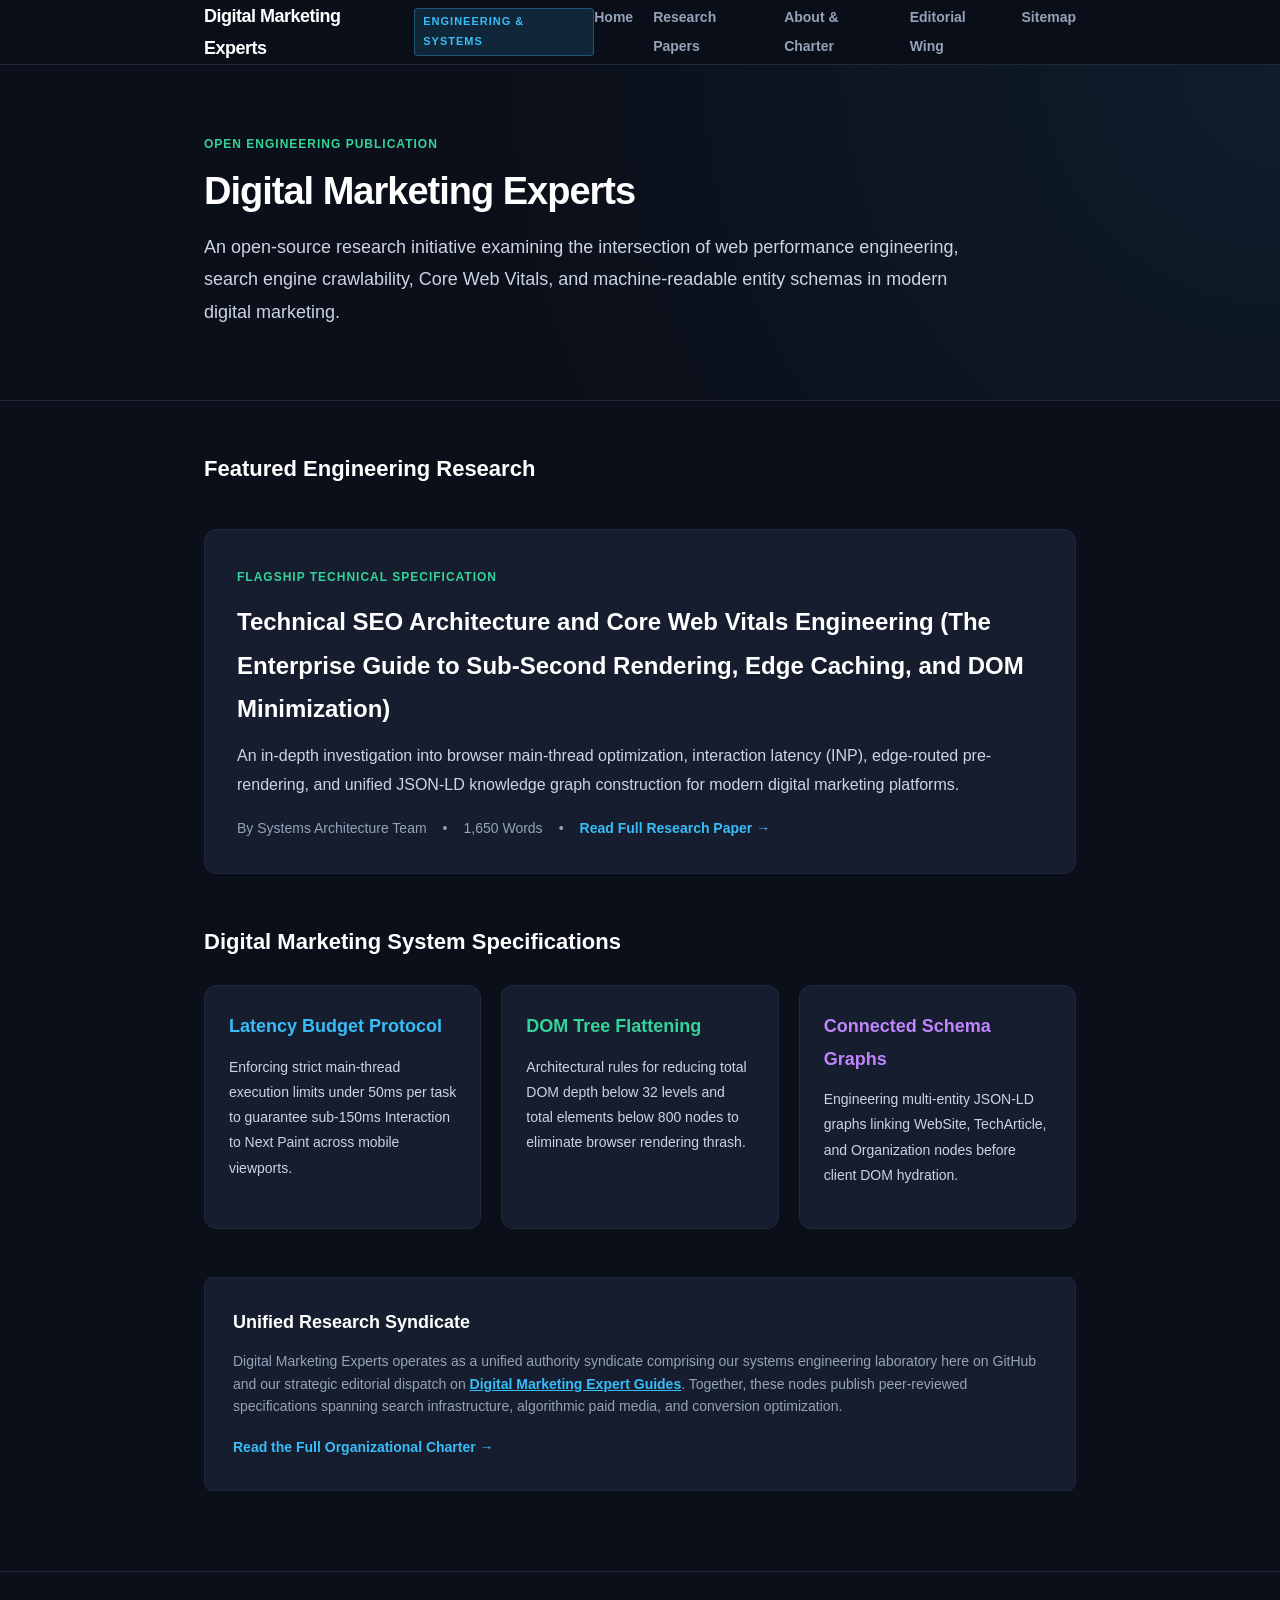
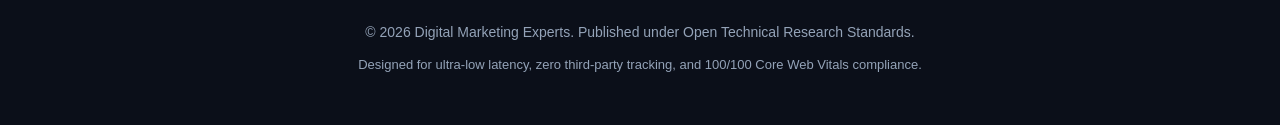
==== index.html @ 93b0627c "feat: launch digital marketing experts production website" ====
<!DOCTYPE html>
<html lang="en">
<head>
  <meta charset="UTF-8">
  <meta name="viewport" content="width=device-width, initial-scale=1.0">
  <title>Digital Marketing Experts | Systems Architecture & Technical SEO Engineering</title>
  <meta name="description" content="Open engineering research on technical SEO architecture, sub-second Core Web Vitals rendering, structured entity schema graphs, and conversion telemetry.">
  <link rel="canonical" href="https://digital-marketing-experts.github.io/">
  <link rel="stylesheet" href="assets/css/style.css">
  
  <!-- Schema.org JSON-LD -->
  <script type="application/ld+json">
  {
    "@context": "https://schema.org",
    "@graph": [
      {
        "@type": "WebSite",
        "@id": "https://digital-marketing-experts.github.io/#website",
        "url": "https://digital-marketing-experts.github.io/",
        "name": "Digital Marketing Experts",
        "description": "Open engineering research on technical SEO, Core Web Vitals, and knowledge graph schemas for modern digital marketing systems.",
        "publisher": {
          "@id": "https://digital-marketing-experts.github.io/#organization"
        }
      },
      {
        "@type": "Organization",
        "@id": "https://digital-marketing-experts.github.io/#organization",
        "name": "Digital Marketing Experts",
        "url": "https://digital-marketing-experts.github.io/",
        "sameAs": [
          "https://digital-marketing-expert-guides.blogspot.com/"
        ]
      }
    ]
  }
  </script>
</head>
<body>

  <!-- Navigation -->
  <header>
    <div class="container nav-wrapper">
      <a href="index.html" class="brand-logo">
        <span>Digital Marketing Experts</span>
        <span class="brand-badge">Engineering & Systems</span>
      </a>
      <ul class="nav-links">
        <li><a href="index.html">Home</a></li>
        <li><a href="articles/technical-seo-architecture-core-web-vitals.html">Research Papers</a></li>
        <li><a href="about.html">About & Charter</a></li>
        <li><a href="https://digital-marketing-expert-guides.blogspot.com/" target="_blank" rel="noopener">Editorial Wing</a></li>
        <li><a href="sitemap.xml">Sitemap</a></li>
      </ul>
    </div>
  </header>

  <!-- Hero -->
  <section class="hero">
    <div class="container">
      <span class="card-tag">Open Engineering Publication</span>
      <h1>Digital Marketing Experts</h1>
      <p>
        An open-source research initiative examining the intersection of web performance engineering, search engine crawlability, Core Web Vitals, and machine-readable entity schemas in modern digital marketing.
      </p>
    </div>
  </section>

  <!-- Main Content -->
  <main class="container">
    
    <div style="margin-top: 48px;">
      <h2 style="font-size: 22px; color: #ffffff; margin-bottom: 24px; font-weight: 700;">Featured Engineering Research</h2>
      
      <div class="grid">
        <article class="card">
          <span class="card-tag">Flagship Technical Specification</span>
          <h2>
            <a href="articles/technical-seo-architecture-core-web-vitals.html" style="color: #ffffff;">
              Technical SEO Architecture and Core Web Vitals Engineering (The Enterprise Guide to Sub-Second Rendering, Edge Caching, and DOM Minimization)
            </a>
          </h2>
          <p>
            An in-depth investigation into browser main-thread optimization, interaction latency (INP), edge-routed pre-rendering, and unified JSON-LD knowledge graph construction for modern digital marketing platforms.
          </p>
          <div style="display: flex; gap: 16px; align-items: center; font-size: 14px; color: var(--text-muted); margin-top: 16px;">
            <span>By Systems Architecture Team</span>
            <span>&bull;</span>
            <span>1,650 Words</span>
            <span>&bull;</span>
            <a href="articles/technical-seo-architecture-core-web-vitals.html" style="font-weight: 600;">Read Full Research Paper &rarr;</a>
          </div>
        </article>
      </div>
    </div>

    <!-- Technical Framework Modules -->
    <div style="margin-top: 48px;">
      <h2 style="font-size: 22px; color: #ffffff; margin-bottom: 24px; font-weight: 700;">Digital Marketing System Specifications</h2>
      
      <div style="display: grid; grid-template-columns: repeat(auto-fit, minmax(260px, 1fr)); gap: 20px;">
        <div class="card" style="padding: 24px;">
          <h3 style="font-size: 18px; color: var(--accent-cyan);">Latency Budget Protocol</h3>
          <p style="font-size: 14px;">
            Enforcing strict main-thread execution limits under 50ms per task to guarantee sub-150ms Interaction to Next Paint across mobile viewports.
          </p>
        </div>

        <div class="card" style="padding: 24px;">
          <h3 style="font-size: 18px; color: var(--accent-emerald);">DOM Tree Flattening</h3>
          <p style="font-size: 14px;">
            Architectural rules for reducing total DOM depth below 32 levels and total elements below 800 nodes to eliminate browser rendering thrash.
          </p>
        </div>

        <div class="card" style="padding: 24px;">
          <h3 style="font-size: 18px; color: var(--accent-purple);">Connected Schema Graphs</h3>
          <p style="font-size: 14px;">
            Engineering multi-entity JSON-LD graphs linking WebSite, TechArticle, and Organization nodes before client DOM hydration.
          </p>
        </div>
      </div>
    </div>

    <!-- Cross-Network Authority Bridges -->
    <div style="margin-top: 48px; margin-bottom: 48px; background: var(--bg-card); border: 1px solid var(--border-color); border-radius: 8px; padding: 28px;">
      <h3 style="color: #ffffff; font-size: 18px; margin-top: 0; margin-bottom: 12px;">Unified Research Syndicate</h3>
      <p style="font-size: 14px; color: var(--text-muted); line-height: 1.6; margin-bottom: 16px;">
        Digital Marketing Experts operates as a unified authority syndicate comprising our systems engineering laboratory here on GitHub and our strategic editorial dispatch on <a href="https://digital-marketing-expert-guides.blogspot.com/" target="_blank" rel="noopener" style="color: var(--accent-cyan); text-decoration: underline; font-weight: 600;">Digital Marketing Expert Guides</a>. Together, these nodes publish peer-reviewed specifications spanning search infrastructure, algorithmic paid media, and conversion optimization.
      </p>
      <div style="margin-top: 16px;">
        <a href="about.html" style="font-size: 14px; font-weight: 600; color: var(--accent-cyan);">Read the Full Organizational Charter &rarr;</a>
      </div>
    </div>

  </main>

  <!-- Footer -->
  <footer>
    <div class="container">
      <p style="margin-bottom: 8px;">&copy; 2026 Digital Marketing Experts. Published under Open Technical Research Standards.</p>
      <p style="font-size: 13px;">Designed for ultra-low latency, zero third-party tracking, and 100/100 Core Web Vitals compliance.</p>
    </div>
  </footer>

</body>
</html>
---- assets/css/style.css ----
:root {
  --bg-primary: #0b0f19;
  --bg-secondary: #101726;
  --bg-card: #151d2f;
  --border-color: #1e293b;
  --border-highlight: #334155;
  --text-primary: #f8fafc;
  --text-secondary: #cbd5e1;
  --text-muted: #94a3b8;
  --accent-cyan: #38bdf8;
  --accent-emerald: #34d399;
  --accent-purple: #c084fc;
  --code-bg: #090d16;
  --font-sans: -apple-system, BlinkMacSystemFont, "Segoe UI", Roboto, Oxygen, Ubuntu, Cantarell, sans-serif;
  --font-mono: ui-monospace, SFMono-Regular, Menlo, Monaco, Consolas, "Liberation Mono", "Courier New", monospace;
}

* {
  box-sizing: border-box;
  margin: 0;
  padding: 0;
}

body {
  background-color: var(--bg-primary);
  color: var(--text-primary);
  font-family: var(--font-sans);
  line-height: 1.8;
  font-size: 16px;
  -webkit-font-smoothing: antialiased;
}

a {
  color: var(--accent-cyan);
  text-decoration: none;
  transition: color 0.2s ease;
}

a:hover {
  text-decoration: underline;
}

.container {
  max-width: 920px;
  margin: 0 auto;
  padding: 0 24px;
}

/* Header & Nav */
header {
  border-bottom: 1px solid var(--border-color);
  background: rgba(11, 15, 25, 0.85);
  backdrop-filter: blur(12px);
  position: sticky;
  top: 0;
  z-index: 100;
}

.nav-wrapper {
  display: flex;
  justify-content: space-between;
  align-items: center;
  height: 64px;
}

.brand-logo {
  display: flex;
  align-items: center;
  gap: 10px;
  font-weight: 800;
  font-size: 18px;
  color: #ffffff;
  letter-spacing: -0.5px;
}

.brand-badge {
  background: rgba(56, 189, 248, 0.15);
  color: var(--accent-cyan);
  font-size: 11px;
  font-weight: 700;
  text-transform: uppercase;
  letter-spacing: 1px;
  padding: 3px 8px;
  border-radius: 4px;
  border: 1px solid rgba(56, 189, 248, 0.3);
}

.nav-links {
  display: flex;
  gap: 20px;
  list-style: none;
}

.nav-links a {
  color: var(--text-muted);
  font-size: 14px;
  font-weight: 600;
}

.nav-links a:hover {
  color: var(--text-primary);
  text-decoration: none;
}

/* Hero Section */
.hero {
  padding: 64px 0 48px;
  border-bottom: 1px solid var(--border-color);
  background: radial-gradient(circle at top right, rgba(56, 189, 248, 0.08) 0%, rgba(11, 15, 25, 0) 60%);
}

.hero h1 {
  font-size: 38px;
  font-weight: 800;
  line-height: 1.25;
  margin-bottom: 16px;
  color: #ffffff;
  letter-spacing: -1px;
}

.hero p {
  font-size: 18px;
  color: var(--text-secondary);
  max-width: 760px;
  margin-bottom: 24px;
}

/* Cards & Grid */
.grid {
  display: grid;
  grid-template-columns: 1fr;
  gap: 24px;
  margin: 40px 0;
}

.card {
  background: var(--bg-card);
  border: 1px solid var(--border-color);
  border-radius: 12px;
  padding: 32px;
  transition: transform 0.2s ease, border-color 0.2s ease;
}

.card:hover {
  border-color: var(--border-highlight);
  transform: translateY(-2px);
}

.card-tag {
  font-size: 12px;
  font-weight: 700;
  text-transform: uppercase;
  letter-spacing: 1px;
  color: var(--accent-emerald);
  margin-bottom: 12px;
  display: inline-block;
}

.card h2, .card h3 {
  font-size: 24px;
  font-weight: 700;
  margin-bottom: 12px;
  color: #ffffff;
}

.card p {
  color: var(--text-secondary);
  margin-bottom: 16px;
}

/* Article Page Layout */
.article-header {
  padding: 48px 0 32px;
  border-bottom: 1px solid var(--border-color);
  margin-bottom: 40px;
}

.article-meta {
  color: var(--text-muted);
  font-size: 14px;
  margin-top: 12px;
}

.article-body h2 {
  font-size: 26px;
  font-weight: 700;
  color: #ffffff;
  margin: 48px 0 20px;
  padding-bottom: 10px;
  border-bottom: 1px solid var(--border-color);
}

.article-body h3 {
  font-size: 20px;
  font-weight: 700;
  color: var(--accent-cyan);
  margin: 32px 0 16px;
}

.article-body p {
  color: var(--text-secondary);
  margin-bottom: 20px;
}

.callout {
  background: rgba(56, 189, 248, 0.08);
  border-left: 4px solid var(--accent-cyan);
  padding: 24px;
  border-radius: 0 8px 8px 0;
  margin: 32px 0;
}

.callout p {
  color: var(--text-primary);
  font-weight: 500;
  margin: 0;
}

/* Code Blocks */
pre, code {
  font-family: var(--font-mono);
}

code {
  background: var(--code-bg);
  padding: 2px 6px;
  border-radius: 4px;
  font-size: 14px;
  color: var(--accent-cyan);
  border: 1px solid var(--border-color);
}

pre {
  background: var(--code-bg);
  border: 1px solid var(--border-color);
  border-radius: 8px;
  padding: 20px;
  overflow-x: auto;
  margin: 24px 0;
}

pre code {
  background: transparent;
  padding: 0;
  border: none;
  color: var(--text-secondary);
  font-size: 13.5px;
}

/* Tables */
.table-wrapper {
  overflow-x: auto;
  margin: 32px 0;
}

table {
  width: 100%;
  border-collapse: collapse;
  background: var(--bg-card);
  border: 1px solid var(--border-color);
  border-radius: 8px;
  font-size: 14px;
}

th, td {
  padding: 14px 18px;
  text-align: left;
  border-bottom: 1px solid var(--border-color);
}

th {
  background: var(--bg-secondary);
  color: #ffffff;
  font-weight: 700;
}

td {
  color: var(--text-secondary);
}

/* Footer */
footer {
  border-top: 1px solid var(--border-color);
  padding: 48px 0;
  margin-top: 80px;
  color: var(--text-muted);
  font-size: 14px;
  text-align: center;
}
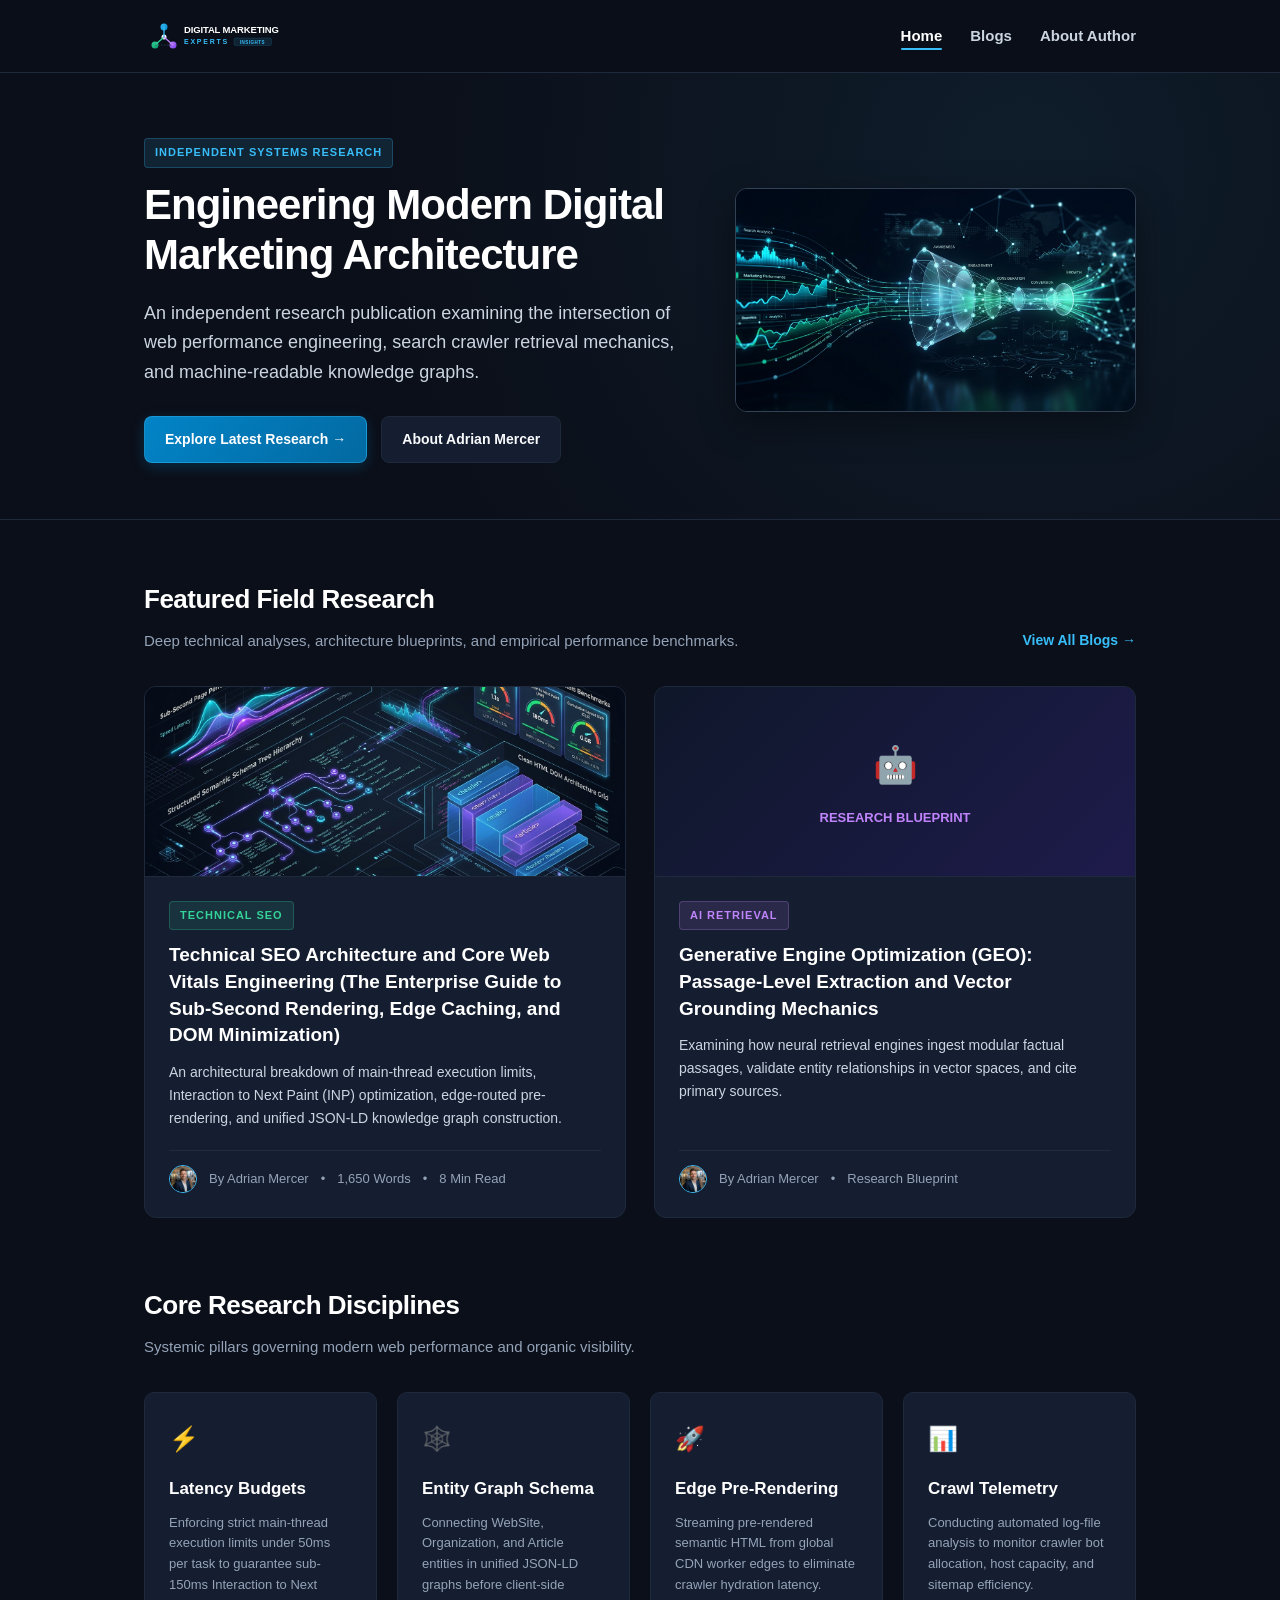
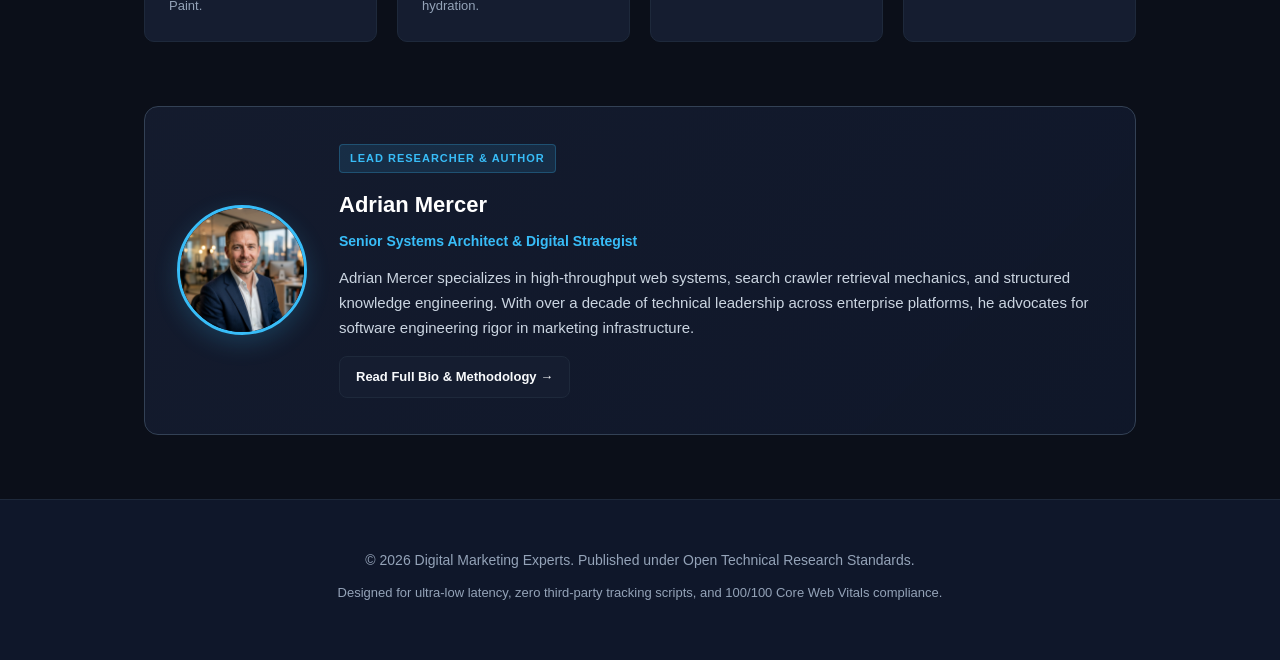
==== commit 7f3890dc: "feat: launch digital marketing experts production website" ====
--- a/index.html
+++ b/index.html
@@ -3,8 +3,8 @@
 <head>
   <meta charset="UTF-8">
   <meta name="viewport" content="width=device-width, initial-scale=1.0">
-  <title>Digital Marketing Experts | Systems Architecture & Technical SEO Engineering</title>
-  <meta name="description" content="Open engineering research on technical SEO architecture, sub-second Core Web Vitals rendering, structured entity schema graphs, and conversion telemetry.">
+  <title>Digital Marketing Experts | Independent Systems & Search Architecture</title>
+  <meta name="description" content="Independent technical research on digital marketing systems, sub-second Core Web Vitals engineering, structured entity schema graphs, and crawl optimization.">
   <link rel="canonical" href="https://digital-marketing-experts.github.io/">
   <link rel="stylesheet" href="assets/css/style.css">
   
@@ -18,19 +18,19 @@
         "@id": "https://digital-marketing-experts.github.io/#website",
         "url": "https://digital-marketing-experts.github.io/",
         "name": "Digital Marketing Experts",
-        "description": "Open engineering research on technical SEO, Core Web Vitals, and knowledge graph schemas for modern digital marketing systems.",
+        "description": "Independent technical research on search architecture, Core Web Vitals, and knowledge graph engineering.",
         "publisher": {
-          "@id": "https://digital-marketing-experts.github.io/#organization"
+          "@id": "https://digital-marketing-experts.github.io/#author"
         }
       },
       {
-        "@type": "Organization",
-        "@id": "https://digital-marketing-experts.github.io/#organization",
-        "name": "Digital Marketing Experts",
-        "url": "https://digital-marketing-experts.github.io/",
-        "sameAs": [
-          "https://digital-marketing-expert-guides.blogspot.com/"
-        ]
+        "@type": "Person",
+        "@id": "https://digital-marketing-experts.github.io/#author",
+        "name": "Adrian Mercer",
+        "jobTitle": "Lead Systems Architect & Digital Strategist",
+        "image": "https://digital-marketing-experts.github.io/assets/images/author_portrait.jpg",
+        "description": "Specialist in web performance engineering, crawler retrieval mechanics, and structured knowledge graphs.",
+        "url": "https://digital-marketing-experts.github.io/about.html"
       }
     ]
   }
@@ -41,97 +41,163 @@
   <!-- Navigation -->
   <header>
     <div class="container nav-wrapper">
-      <a href="index.html" class="brand-logo">
-        <span>Digital Marketing Experts</span>
-        <span class="brand-badge">Engineering & Systems</span>
+      <a href="index.html" class="brand-logo-link">
+        <img src="assets/images/logo.svg" alt="Digital Marketing Experts" class="brand-logo-img">
       </a>
       <ul class="nav-links">
-        <li><a href="index.html">Home</a></li>
-        <li><a href="articles/technical-seo-architecture-core-web-vitals.html">Research Papers</a></li>
-        <li><a href="about.html">About & Charter</a></li>
-        <li><a href="https://digital-marketing-expert-guides.blogspot.com/" target="_blank" rel="noopener">Editorial Wing</a></li>
-        <li><a href="sitemap.xml">Sitemap</a></li>
+        <li><a href="index.html" class="active">Home</a></li>
+        <li><a href="blogs.html">Blogs</a></li>
+        <li><a href="about.html">About Author</a></li>
       </ul>
     </div>
   </header>
 
-  <!-- Hero -->
-  <section class="hero">
+  <!-- Hero Section -->
+  <section class="hero-section">
     <div class="container">
-      <span class="card-tag">Open Engineering Publication</span>
-      <h1>Digital Marketing Experts</h1>
-      <p>
-        An open-source research initiative examining the intersection of web performance engineering, search engine crawlability, Core Web Vitals, and machine-readable entity schemas in modern digital marketing.
-      </p>
+      <div class="hero-grid">
+        <div>
+          <span class="badge badge-cyan">Independent Systems Research</span>
+          <h1 class="hero-title">Engineering Modern Digital Marketing Architecture</h1>
+          <p class="hero-subtitle">
+            An independent research publication examining the intersection of web performance engineering, search crawler retrieval mechanics, and machine-readable knowledge graphs.
+          </p>
+          <div style="display: flex; gap: 14px; flex-wrap: wrap;">
+            <a href="#featured-blogs" class="btn btn-primary">Explore Latest Research &rarr;</a>
+            <a href="about.html" class="btn btn-secondary">About Adrian Mercer</a>
+          </div>
+        </div>
+        <div class="hero-image-wrapper">
+          <img src="assets/images/hero_banner.jpg" alt="Digital Marketing Architecture Systems">
+        </div>
+      </div>
     </div>
   </section>
 
   <!-- Main Content -->
-  <main class="container">
+  <main class="container" style="padding-top: 56px;">
     
-    <div style="margin-top: 48px;">
-      <h2 style="font-size: 22px; color: #ffffff; margin-bottom: 24px; font-weight: 700;">Featured Engineering Research</h2>
-      
-      <div class="grid">
-        <article class="card">
-          <span class="card-tag">Flagship Technical Specification</span>
-          <h2>
-            <a href="articles/technical-seo-architecture-core-web-vitals.html" style="color: #ffffff;">
-              Technical SEO Architecture and Core Web Vitals Engineering (The Enterprise Guide to Sub-Second Rendering, Edge Caching, and DOM Minimization)
+    <!-- Featured Blogs Section -->
+    <section id="featured-blogs">
+      <div class="section-header">
+        <div>
+          <h2 class="section-title">Featured Field Research</h2>
+          <p class="section-subtitle">Deep technical analyses, architecture blueprints, and empirical performance benchmarks.</p>
+        </div>
+        <a href="blogs.html" style="font-size: 14px; font-weight: 700;">View All Blogs &rarr;</a>
+      </div>
+
+      <div class="blog-grid">
+        
+        <!-- Featured Article 1 -->
+        <article class="blog-card">
+          <div class="blog-card-media">
+            <a href="blogs/technical-seo-core-web-vitals.html">
+              <img src="assets/images/technical_seo_featured.jpg" alt="Technical SEO Architecture and Core Web Vitals Engineering">
             </a>
-          </h2>
-          <p>
-            An in-depth investigation into browser main-thread optimization, interaction latency (INP), edge-routed pre-rendering, and unified JSON-LD knowledge graph construction for modern digital marketing platforms.
+          </div>
+          <div class="blog-card-content">
+            <span class="badge badge-emerald" style="width: fit-content;">Technical SEO</span>
+            <h3 class="blog-card-title">
+              <a href="blogs/technical-seo-core-web-vitals.html">
+                Technical SEO Architecture and Core Web Vitals Engineering (The Enterprise Guide to Sub-Second Rendering, Edge Caching, and DOM Minimization)
+              </a>
+            </h3>
+            <p class="blog-card-excerpt">
+              An architectural breakdown of main-thread execution limits, Interaction to Next Paint (INP) optimization, edge-routed pre-rendering, and unified JSON-LD knowledge graph construction.
+            </p>
+            <div class="blog-card-meta">
+              <img src="assets/images/author_portrait.jpg" alt="Adrian Mercer" class="author-mini-avatar">
+              <span>By Adrian Mercer</span>
+              <span>&bull;</span>
+              <span>1,650 Words</span>
+              <span>&bull;</span>
+              <span>8 Min Read</span>
+            </div>
+          </div>
+        </article>
+
+        <!-- Working Blueprint 2 -->
+        <article class="blog-card">
+          <div class="blog-card-media" style="background: linear-gradient(135deg, #0f172a 0%, #1e1b4b 100%); display: flex; align-items: center; justify-content: center;">
+            <div style="text-align: center; padding: 20px;">
+              <span style="font-size: 36px;">🤖</span>
+              <p style="color: #c084fc; font-size: 13px; font-weight: 700; margin-top: 8px;">RESEARCH BLUEPRINT</p>
+            </div>
+          </div>
+          <div class="blog-card-content">
+            <span class="badge badge-purple" style="width: fit-content;">AI Retrieval</span>
+            <h3 class="blog-card-title">
+              <a href="blogs.html">
+                Generative Engine Optimization (GEO): Passage-Level Extraction and Vector Grounding Mechanics
+              </a>
+            </h3>
+            <p class="blog-card-excerpt">
+              Examining how neural retrieval engines ingest modular factual passages, validate entity relationships in vector spaces, and cite primary sources.
+            </p>
+            <div class="blog-card-meta">
+              <img src="assets/images/author_portrait.jpg" alt="Adrian Mercer" class="author-mini-avatar">
+              <span>By Adrian Mercer</span>
+              <span>&bull;</span>
+              <span>Research Blueprint</span>
+            </div>
+          </div>
+        </article>
+
+      </div>
+    </section>
+
+    <!-- Core Research Disciplines -->
+    <section style="margin-bottom: 64px;">
+      <div class="section-header">
+        <div>
+          <h2 class="section-title">Core Research Disciplines</h2>
+          <p class="section-subtitle">Systemic pillars governing modern web performance and organic visibility.</p>
+        </div>
+      </div>
+
+      <div class="topics-grid">
+        <div class="topic-box">
+          <span class="topic-icon">⚡</span>
+          <h3 class="topic-name">Latency Budgets</h3>
+          <p class="topic-desc">Enforcing strict main-thread execution limits under 50ms per task to guarantee sub-150ms Interaction to Next Paint.</p>
+        </div>
+
+        <div class="topic-box">
+          <span class="topic-icon">🕸️</span>
+          <h3 class="topic-name">Entity Graph Schema</h3>
+          <p class="topic-desc">Connecting WebSite, Organization, and Article entities in unified JSON-LD graphs before client-side hydration.</p>
+        </div>
+
+        <div class="topic-box">
+          <span class="topic-icon">🚀</span>
+          <h3 class="topic-name">Edge Pre-Rendering</h3>
+          <p class="topic-desc">Streaming pre-rendered semantic HTML from global CDN worker edges to eliminate crawler hydration latency.</p>
+        </div>
+
+        <div class="topic-box">
+          <span class="topic-icon">📊</span>
+          <h3 class="topic-name">Crawl Telemetry</h3>
+          <p class="topic-desc">Conducting automated log-file analysis to monitor crawler bot allocation, host capacity, and sitemap efficiency.</p>
+        </div>
+      </div>
+    </section>
+
+    <!-- Author Spotlight -->
+    <section>
+      <div class="author-spotlight">
+        <img src="assets/images/author_portrait.jpg" alt="Adrian Mercer" class="author-spotlight-photo">
+        <div class="author-spotlight-info">
+          <span class="badge badge-cyan">Lead Researcher & Author</span>
+          <h3>Adrian Mercer</h3>
+          <div class="author-role">Senior Systems Architect & Digital Strategist</div>
+          <p class="author-bio">
+            Adrian Mercer specializes in high-throughput web systems, search crawler retrieval mechanics, and structured knowledge engineering. With over a decade of technical leadership across enterprise platforms, he advocates for software engineering rigor in marketing infrastructure.
           </p>
-          <div style="display: flex; gap: 16px; align-items: center; font-size: 14px; color: var(--text-muted); margin-top: 16px;">
-            <span>By Systems Architecture Team</span>
-            <span>&bull;</span>
-            <span>1,650 Words</span>
-            <span>&bull;</span>
-            <a href="articles/technical-seo-architecture-core-web-vitals.html" style="font-weight: 600;">Read Full Research Paper &rarr;</a>
-          </div>
-        </article>
-      </div>
-    </div>
-
-    <!-- Technical Framework Modules -->
-    <div style="margin-top: 48px;">
-      <h2 style="font-size: 22px; color: #ffffff; margin-bottom: 24px; font-weight: 700;">Digital Marketing System Specifications</h2>
-      
-      <div style="display: grid; grid-template-columns: repeat(auto-fit, minmax(260px, 1fr)); gap: 20px;">
-        <div class="card" style="padding: 24px;">
-          <h3 style="font-size: 18px; color: var(--accent-cyan);">Latency Budget Protocol</h3>
-          <p style="font-size: 14px;">
-            Enforcing strict main-thread execution limits under 50ms per task to guarantee sub-150ms Interaction to Next Paint across mobile viewports.
-          </p>
-        </div>
-
-        <div class="card" style="padding: 24px;">
-          <h3 style="font-size: 18px; color: var(--accent-emerald);">DOM Tree Flattening</h3>
-          <p style="font-size: 14px;">
-            Architectural rules for reducing total DOM depth below 32 levels and total elements below 800 nodes to eliminate browser rendering thrash.
-          </p>
-        </div>
-
-        <div class="card" style="padding: 24px;">
-          <h3 style="font-size: 18px; color: var(--accent-purple);">Connected Schema Graphs</h3>
-          <p style="font-size: 14px;">
-            Engineering multi-entity JSON-LD graphs linking WebSite, TechArticle, and Organization nodes before client DOM hydration.
-          </p>
-        </div>
-      </div>
-    </div>
-
-    <!-- Cross-Network Authority Bridges -->
-    <div style="margin-top: 48px; margin-bottom: 48px; background: var(--bg-card); border: 1px solid var(--border-color); border-radius: 8px; padding: 28px;">
-      <h3 style="color: #ffffff; font-size: 18px; margin-top: 0; margin-bottom: 12px;">Unified Research Syndicate</h3>
-      <p style="font-size: 14px; color: var(--text-muted); line-height: 1.6; margin-bottom: 16px;">
-        Digital Marketing Experts operates as a unified authority syndicate comprising our systems engineering laboratory here on GitHub and our strategic editorial dispatch on <a href="https://digital-marketing-expert-guides.blogspot.com/" target="_blank" rel="noopener" style="color: var(--accent-cyan); text-decoration: underline; font-weight: 600;">Digital Marketing Expert Guides</a>. Together, these nodes publish peer-reviewed specifications spanning search infrastructure, algorithmic paid media, and conversion optimization.
-      </p>
-      <div style="margin-top: 16px;">
-        <a href="about.html" style="font-size: 14px; font-weight: 600; color: var(--accent-cyan);">Read the Full Organizational Charter &rarr;</a>
-      </div>
-    </div>
+          <a href="about.html" class="btn btn-secondary" style="font-size: 13px; padding: 8px 16px;">Read Full Bio & Methodology &rarr;</a>
+        </div>
+      </div>
+    </section>
 
   </main>
 
@@ -139,7 +205,7 @@
   <footer>
     <div class="container">
       <p style="margin-bottom: 8px;">&copy; 2026 Digital Marketing Experts. Published under Open Technical Research Standards.</p>
-      <p style="font-size: 13px;">Designed for ultra-low latency, zero third-party tracking, and 100/100 Core Web Vitals compliance.</p>
+      <p style="font-size: 13px;">Designed for ultra-low latency, zero third-party tracking scripts, and 100/100 Core Web Vitals compliance.</p>
     </div>
   </footer>
 
--- a/assets/css/style.css
+++ b/assets/css/style.css
@@ -1,7 +1,8 @@
 :root {
   --bg-primary: #0b0f19;
-  --bg-secondary: #101726;
-  --bg-card: #151d2f;
+  --bg-secondary: #0f172a;
+  --bg-card: #151d30;
+  --bg-card-hover: #1b253d;
   --border-color: #1e293b;
   --border-highlight: #334155;
   --text-primary: #f8fafc;
@@ -10,9 +11,9 @@
   --accent-cyan: #38bdf8;
   --accent-emerald: #34d399;
   --accent-purple: #c084fc;
-  --code-bg: #090d16;
-  --font-sans: -apple-system, BlinkMacSystemFont, "Segoe UI", Roboto, Oxygen, Ubuntu, Cantarell, sans-serif;
-  --font-mono: ui-monospace, SFMono-Regular, Menlo, Monaco, Consolas, "Liberation Mono", "Courier New", monospace;
+  --accent-orange: #fb923c;
+  --font-sans: -apple-system, BlinkMacSystemFont, "Segoe UI", Roboto, "Inter", Oxygen, Ubuntu, sans-serif;
+  --font-mono: ui-monospace, SFMono-Regular, Menlo, Monaco, Consolas, monospace;
 }
 
 * {
@@ -33,24 +34,25 @@
 a {
   color: var(--accent-cyan);
   text-decoration: none;
-  transition: color 0.2s ease;
+  transition: all 0.2s ease;
 }
 
 a:hover {
-  text-decoration: underline;
+  color: #7dd3fc;
+  text-decoration: none;
 }
 
 .container {
-  max-width: 920px;
+  max-width: 1040px;
   margin: 0 auto;
   padding: 0 24px;
 }
 
-/* Header & Nav */
+/* Header & Navigation */
 header {
   border-bottom: 1px solid var(--border-color);
-  background: rgba(11, 15, 25, 0.85);
-  backdrop-filter: blur(12px);
+  background: rgba(11, 15, 25, 0.9);
+  backdrop-filter: blur(14px);
   position: sticky;
   top: 0;
   z-index: 100;
@@ -60,230 +62,463 @@
   display: flex;
   justify-content: space-between;
   align-items: center;
-  height: 64px;
-}
-
-.brand-logo {
-  display: flex;
-  align-items: center;
-  gap: 10px;
-  font-weight: 800;
-  font-size: 18px;
-  color: #ffffff;
-  letter-spacing: -0.5px;
-}
-
-.brand-badge {
-  background: rgba(56, 189, 248, 0.15);
-  color: var(--accent-cyan);
+  height: 72px;
+}
+
+.brand-logo-link {
+  display: flex;
+  align-items: center;
+  text-decoration: none;
+}
+
+.brand-logo-img {
+  height: 40px;
+  width: auto;
+}
+
+.nav-links {
+  display: flex;
+  gap: 28px;
+  list-style: none;
+  align-items: center;
+}
+
+.nav-links a {
+  color: var(--text-secondary);
+  font-size: 15px;
+  font-weight: 600;
+  padding: 6px 0;
+  position: relative;
+}
+
+.nav-links a:hover,
+.nav-links a.active {
+  color: #ffffff;
+}
+
+.nav-links a.active::after {
+  content: "";
+  position: absolute;
+  bottom: 0;
+  left: 0;
+  right: 0;
+  height: 2px;
+  background: var(--accent-cyan);
+  border-radius: 2px;
+}
+
+/* Buttons */
+.btn {
+  display: inline-flex;
+  align-items: center;
+  gap: 8px;
+  font-weight: 700;
+  font-size: 14px;
+  padding: 10px 20px;
+  border-radius: 8px;
+  cursor: pointer;
+  transition: all 0.2s ease;
+}
+
+.btn-primary {
+  background: linear-gradient(135deg, #0284c7 0%, #0369a1 100%);
+  color: #ffffff;
+  border: 1px solid rgba(56, 189, 248, 0.4);
+  box-shadow: 0 4px 14px rgba(2, 132, 199, 0.25);
+}
+
+.btn-primary:hover {
+  background: linear-gradient(135deg, #0369a1 0%, #075985 100%);
+  color: #ffffff;
+  transform: translateY(-1px);
+}
+
+.btn-secondary {
+  background: var(--bg-card);
+  color: var(--text-primary);
+  border: 1px solid var(--border-color);
+}
+
+.btn-secondary:hover {
+  background: var(--bg-card-hover);
+  border-color: var(--border-highlight);
+}
+
+/* Tags & Badges */
+.badge {
+  display: inline-block;
   font-size: 11px;
   font-weight: 700;
   text-transform: uppercase;
   letter-spacing: 1px;
-  padding: 3px 8px;
+  padding: 4px 10px;
   border-radius: 4px;
-  border: 1px solid rgba(56, 189, 248, 0.3);
-}
-
-.nav-links {
-  display: flex;
-  gap: 20px;
-  list-style: none;
-}
-
-.nav-links a {
-  color: var(--text-muted);
-  font-size: 14px;
-  font-weight: 600;
-}
-
-.nav-links a:hover {
-  color: var(--text-primary);
-  text-decoration: none;
+  margin-bottom: 12px;
+}
+
+.badge-cyan {
+  background: rgba(56, 189, 248, 0.12);
+  color: var(--accent-cyan);
+  border: 1px solid rgba(56, 189, 248, 0.25);
+}
+
+.badge-emerald {
+  background: rgba(52, 211, 153, 0.12);
+  color: var(--accent-emerald);
+  border: 1px solid rgba(52, 211, 153, 0.25);
+}
+
+.badge-purple {
+  background: rgba(192, 132, 252, 0.12);
+  color: var(--accent-purple);
+  border: 1px solid rgba(192, 132, 252, 0.25);
 }
 
 /* Hero Section */
-.hero {
-  padding: 64px 0 48px;
+.hero-section {
+  padding: 64px 0 56px 0;
   border-bottom: 1px solid var(--border-color);
-  background: radial-gradient(circle at top right, rgba(56, 189, 248, 0.08) 0%, rgba(11, 15, 25, 0) 60%);
-}
-
-.hero h1 {
-  font-size: 38px;
+  background: radial-gradient(circle at 80% 20%, rgba(56, 189, 248, 0.08) 0%, transparent 60%);
+}
+
+.hero-grid {
+  display: grid;
+  grid-template-columns: 1.15fr 0.85fr;
+  gap: 48px;
+  align-items: center;
+}
+
+.hero-title {
+  font-size: 42px;
+  line-height: 1.2;
   font-weight: 800;
-  line-height: 1.25;
-  margin-bottom: 16px;
-  color: #ffffff;
   letter-spacing: -1px;
-}
-
-.hero p {
+  color: #ffffff;
+  margin-bottom: 18px;
+}
+
+.hero-subtitle {
   font-size: 18px;
   color: var(--text-secondary);
-  max-width: 760px;
-  margin-bottom: 24px;
-}
-
-/* Cards & Grid */
-.grid {
+  line-height: 1.65;
+  margin-bottom: 28px;
+}
+
+.hero-image-wrapper {
+  border-radius: 12px;
+  overflow: hidden;
+  border: 1px solid var(--border-highlight);
+  box-shadow: 0 12px 36px rgba(0, 0, 0, 0.4);
+  position: relative;
+}
+
+.hero-image-wrapper img {
+  width: 100%;
+  height: auto;
+  display: block;
+  object-fit: cover;
+}
+
+/* Section Header */
+.section-header {
+  display: flex;
+  justify-content: space-between;
+  align-items: flex-end;
+  margin-bottom: 32px;
+}
+
+.section-title {
+  font-size: 26px;
+  font-weight: 800;
+  color: #ffffff;
+  letter-spacing: -0.5px;
+}
+
+.section-subtitle {
+  font-size: 15px;
+  color: var(--text-muted);
+  margin-top: 4px;
+}
+
+/* Featured Blog Cards Grid */
+.blog-grid {
   display: grid;
-  grid-template-columns: 1fr;
-  gap: 24px;
-  margin: 40px 0;
-}
-
-.card {
+  grid-template-columns: repeat(auto-fit, minmax(310px, 1fr));
+  gap: 28px;
+  margin-bottom: 64px;
+}
+
+.blog-card {
   background: var(--bg-card);
   border: 1px solid var(--border-color);
   border-radius: 12px;
-  padding: 32px;
-  transition: transform 0.2s ease, border-color 0.2s ease;
-}
-
-.card:hover {
+  overflow: hidden;
+  transition: all 0.25s ease;
+  display: flex;
+  flex-direction: column;
+}
+
+.blog-card:hover {
+  background: var(--bg-card-hover);
   border-color: var(--border-highlight);
+  transform: translateY(-3px);
+  box-shadow: 0 12px 28px rgba(0, 0, 0, 0.35);
+}
+
+.blog-card-media {
+  width: 100%;
+  height: 190px;
+  overflow: hidden;
+  position: relative;
+  border-bottom: 1px solid var(--border-color);
+}
+
+.blog-card-media img {
+  width: 100%;
+  height: 100%;
+  object-fit: cover;
+  transition: transform 0.3s ease;
+}
+
+.blog-card:hover .blog-card-media img {
+  transform: scale(1.04);
+}
+
+.blog-card-content {
+  padding: 24px;
+  display: flex;
+  flex-direction: column;
+  flex-grow: 1;
+}
+
+.blog-card-title {
+  font-size: 19px;
+  font-weight: 700;
+  line-height: 1.4;
+  color: #ffffff;
+  margin-bottom: 12px;
+}
+
+.blog-card-title a {
+  color: #ffffff;
+}
+
+.blog-card-title a:hover {
+  color: var(--accent-cyan);
+}
+
+.blog-card-excerpt {
+  font-size: 14px;
+  color: var(--text-secondary);
+  line-height: 1.65;
+  margin-bottom: 20px;
+  flex-grow: 1;
+}
+
+.blog-card-meta {
+  display: flex;
+  align-items: center;
+  gap: 12px;
+  font-size: 13px;
+  color: var(--text-muted);
+  border-top: 1px solid rgba(255, 255, 255, 0.06);
+  padding-top: 14px;
+}
+
+.author-mini-avatar {
+  width: 28px;
+  height: 28px;
+  border-radius: 50%;
+  object-fit: cover;
+  border: 1px solid var(--accent-cyan);
+}
+
+/* Topic Categories Grid */
+.topics-grid {
+  display: grid;
+  grid-template-columns: repeat(auto-fit, minmax(230px, 1fr));
+  gap: 20px;
+  margin-bottom: 64px;
+}
+
+.topic-box {
+  background: var(--bg-card);
+  border: 1px solid var(--border-color);
+  border-radius: 10px;
+  padding: 24px;
+  transition: all 0.2s ease;
+}
+
+.topic-box:hover {
+  border-color: var(--accent-cyan);
   transform: translateY(-2px);
 }
 
-.card-tag {
-  font-size: 12px;
+.topic-icon {
+  font-size: 24px;
+  margin-bottom: 14px;
+  display: inline-block;
+}
+
+.topic-name {
+  font-size: 17px;
   font-weight: 700;
-  text-transform: uppercase;
-  letter-spacing: 1px;
-  color: var(--accent-emerald);
+  color: #ffffff;
+  margin-bottom: 8px;
+}
+
+.topic-desc {
+  font-size: 13px;
+  color: var(--text-muted);
+  line-height: 1.6;
+}
+
+/* Author Spotlight Card */
+.author-spotlight {
+  background: linear-gradient(135deg, rgba(21, 29, 48, 0.9) 0%, rgba(15, 23, 42, 0.95) 100%);
+  border: 1px solid var(--border-highlight);
+  border-radius: 14px;
+  padding: 36px 32px;
+  margin-bottom: 64px;
+  display: flex;
+  gap: 32px;
+  align-items: center;
+}
+
+.author-spotlight-photo {
+  width: 130px;
+  height: 130px;
+  border-radius: 50%;
+  object-fit: cover;
+  border: 3px solid var(--accent-cyan);
+  box-shadow: 0 8px 24px rgba(56, 189, 248, 0.2);
+  flex-shrink: 0;
+}
+
+.author-spotlight-info h3 {
+  font-size: 22px;
+  color: #ffffff;
+  font-weight: 800;
+  margin-bottom: 4px;
+}
+
+.author-role {
+  font-size: 14px;
+  color: var(--accent-cyan);
+  font-weight: 600;
   margin-bottom: 12px;
-  display: inline-block;
-}
-
-.card h2, .card h3 {
-  font-size: 24px;
-  font-weight: 700;
-  margin-bottom: 12px;
-  color: #ffffff;
-}
-
-.card p {
+}
+
+.author-bio {
+  font-size: 15px;
   color: var(--text-secondary);
+  line-height: 1.65;
   margin-bottom: 16px;
 }
 
-/* Article Page Layout */
+/* Article Reader Layout */
 .article-header {
-  padding: 48px 0 32px;
+  padding: 48px 0 32px 0;
   border-bottom: 1px solid var(--border-color);
-  margin-bottom: 40px;
-}
-
-.article-meta {
-  color: var(--text-muted);
-  font-size: 14px;
-  margin-top: 12px;
+}
+
+.article-hero-media {
+  width: 100%;
+  max-height: 420px;
+  border-radius: 12px;
+  overflow: hidden;
+  margin: 32px 0;
+  border: 1px solid var(--border-color);
+}
+
+.article-hero-media img {
+  width: 100%;
+  height: auto;
+  object-fit: cover;
+  display: block;
+}
+
+.article-body {
+  font-size: 17px;
+  line-height: 1.85;
+  color: var(--text-secondary);
+  max-width: 820px;
+  margin: 40px auto;
 }
 
 .article-body h2 {
   font-size: 26px;
-  font-weight: 700;
-  color: #ffffff;
-  margin: 48px 0 20px;
+  color: #ffffff;
+  font-weight: 800;
+  margin: 44px 0 18px 0;
+  border-bottom: 1px solid var(--border-color);
   padding-bottom: 10px;
-  border-bottom: 1px solid var(--border-color);
+  letter-spacing: -0.5px;
 }
 
 .article-body h3 {
   font-size: 20px;
+  color: #ffffff;
   font-weight: 700;
-  color: var(--accent-cyan);
-  margin: 32px 0 16px;
+  margin: 32px 0 14px 0;
 }
 
 .article-body p {
-  color: var(--text-secondary);
-  margin-bottom: 20px;
+  margin-bottom: 22px;
+}
+
+.article-body ul, .article-body ol {
+  margin-bottom: 24px;
+  padding-left: 28px;
+}
+
+.article-body li {
+  margin-bottom: 10px;
 }
 
 .callout {
   background: rgba(56, 189, 248, 0.08);
   border-left: 4px solid var(--accent-cyan);
-  padding: 24px;
+  padding: 22px 26px;
   border-radius: 0 8px 8px 0;
-  margin: 32px 0;
+  margin: 36px 0;
 }
 
 .callout p {
-  color: var(--text-primary);
-  font-weight: 500;
   margin: 0;
-}
-
-/* Code Blocks */
-pre, code {
-  font-family: var(--font-mono);
-}
-
-code {
-  background: var(--code-bg);
-  padding: 2px 6px;
-  border-radius: 4px;
-  font-size: 14px;
-  color: var(--accent-cyan);
-  border: 1px solid var(--border-color);
-}
-
-pre {
-  background: var(--code-bg);
-  border: 1px solid var(--border-color);
-  border-radius: 8px;
-  padding: 20px;
-  overflow-x: auto;
-  margin: 24px 0;
-}
-
-pre code {
-  background: transparent;
-  padding: 0;
-  border: none;
-  color: var(--text-secondary);
-  font-size: 13.5px;
-}
-
-/* Tables */
-.table-wrapper {
-  overflow-x: auto;
-  margin: 32px 0;
-}
-
-table {
-  width: 100%;
-  border-collapse: collapse;
-  background: var(--bg-card);
-  border: 1px solid var(--border-color);
-  border-radius: 8px;
-  font-size: 14px;
-}
-
-th, td {
-  padding: 14px 18px;
-  text-align: left;
-  border-bottom: 1px solid var(--border-color);
-}
-
-th {
-  background: var(--bg-secondary);
-  color: #ffffff;
-  font-weight: 700;
-}
-
-td {
-  color: var(--text-secondary);
+  color: #f8fafc;
+  font-size: 16px;
 }
 
 /* Footer */
 footer {
   border-top: 1px solid var(--border-color);
   padding: 48px 0;
-  margin-top: 80px;
+  background: var(--bg-secondary);
   color: var(--text-muted);
   font-size: 14px;
   text-align: center;
 }
+
+footer p {
+  margin-bottom: 8px;
+}
+
+/* Responsive */
+@media (max-width: 768px) {
+  .hero-grid {
+    grid-template-columns: 1fr;
+    gap: 32px;
+  }
+  .hero-title {
+    font-size: 32px;
+  }
+  .author-spotlight {
+    flex-direction: column;
+    text-align: center;
+    padding: 28px 20px;
+  }
+  .nav-links {
+    gap: 16px;
+  }
+}
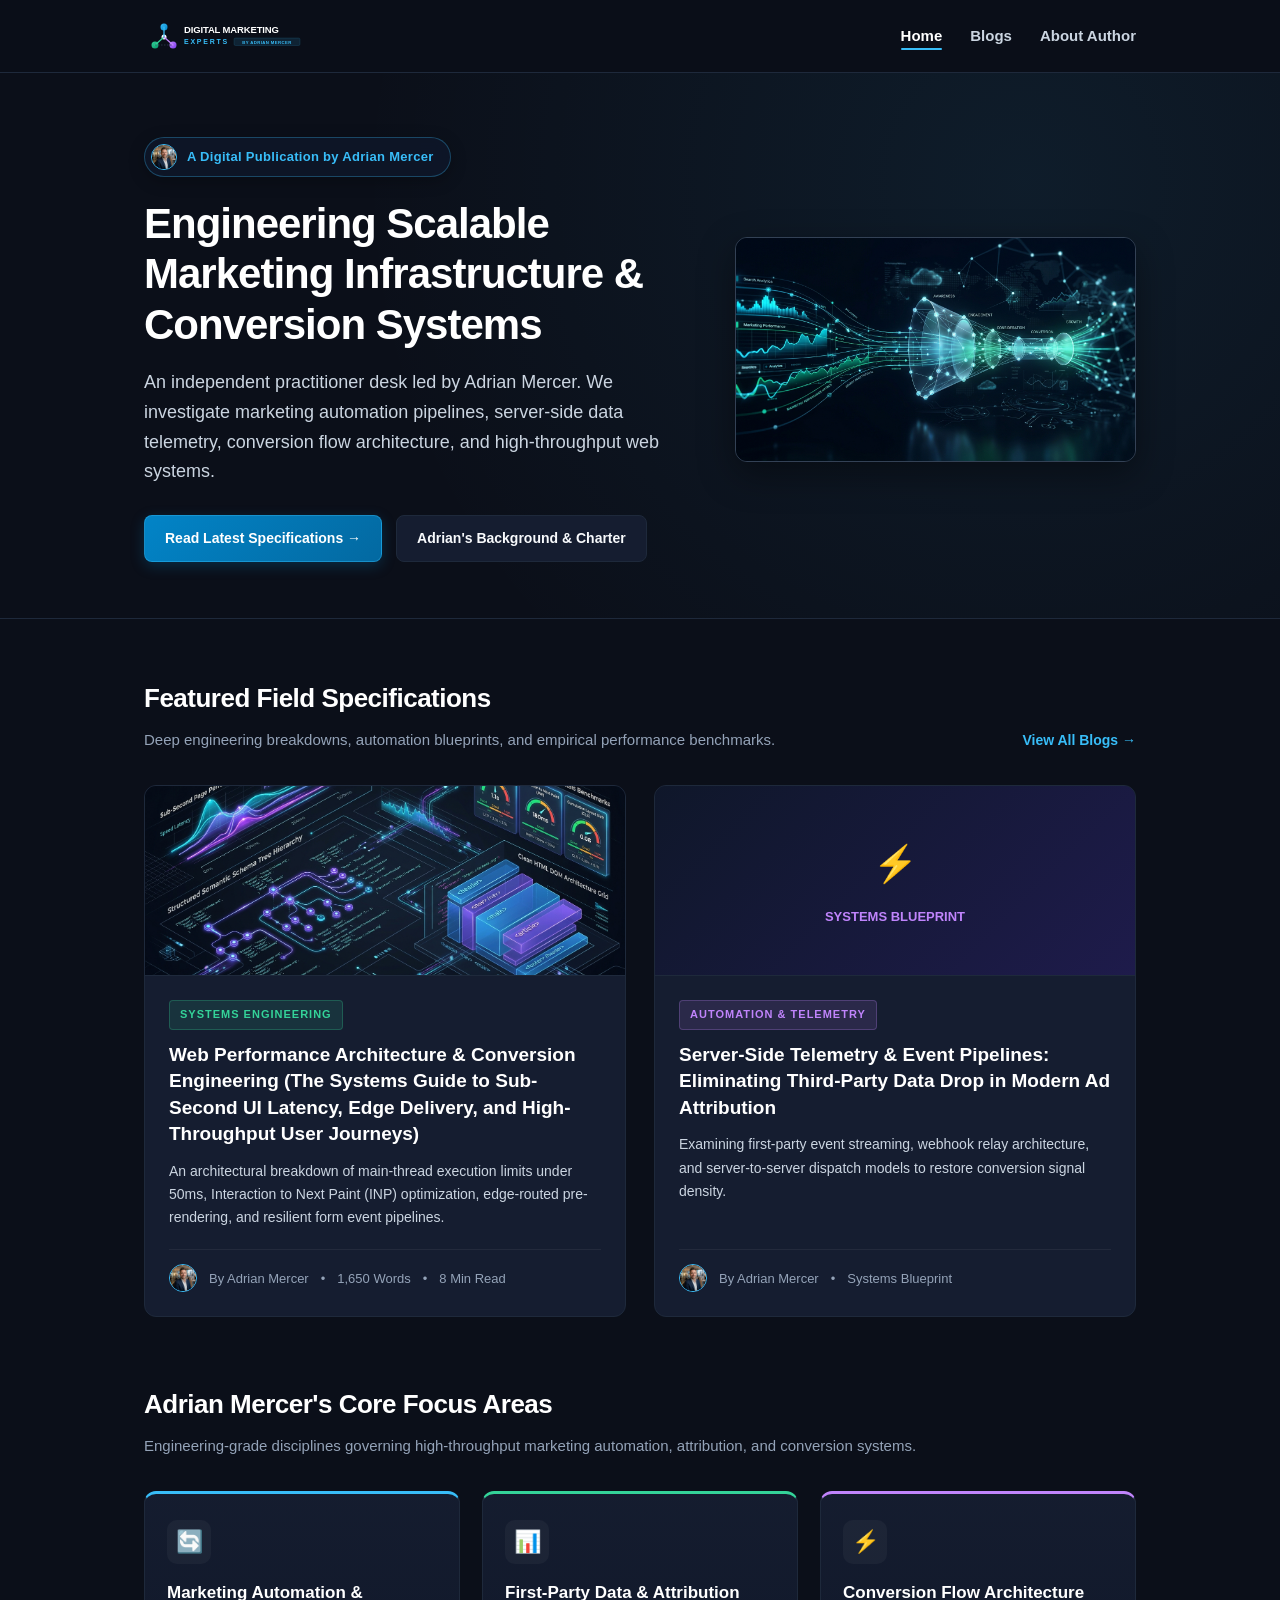
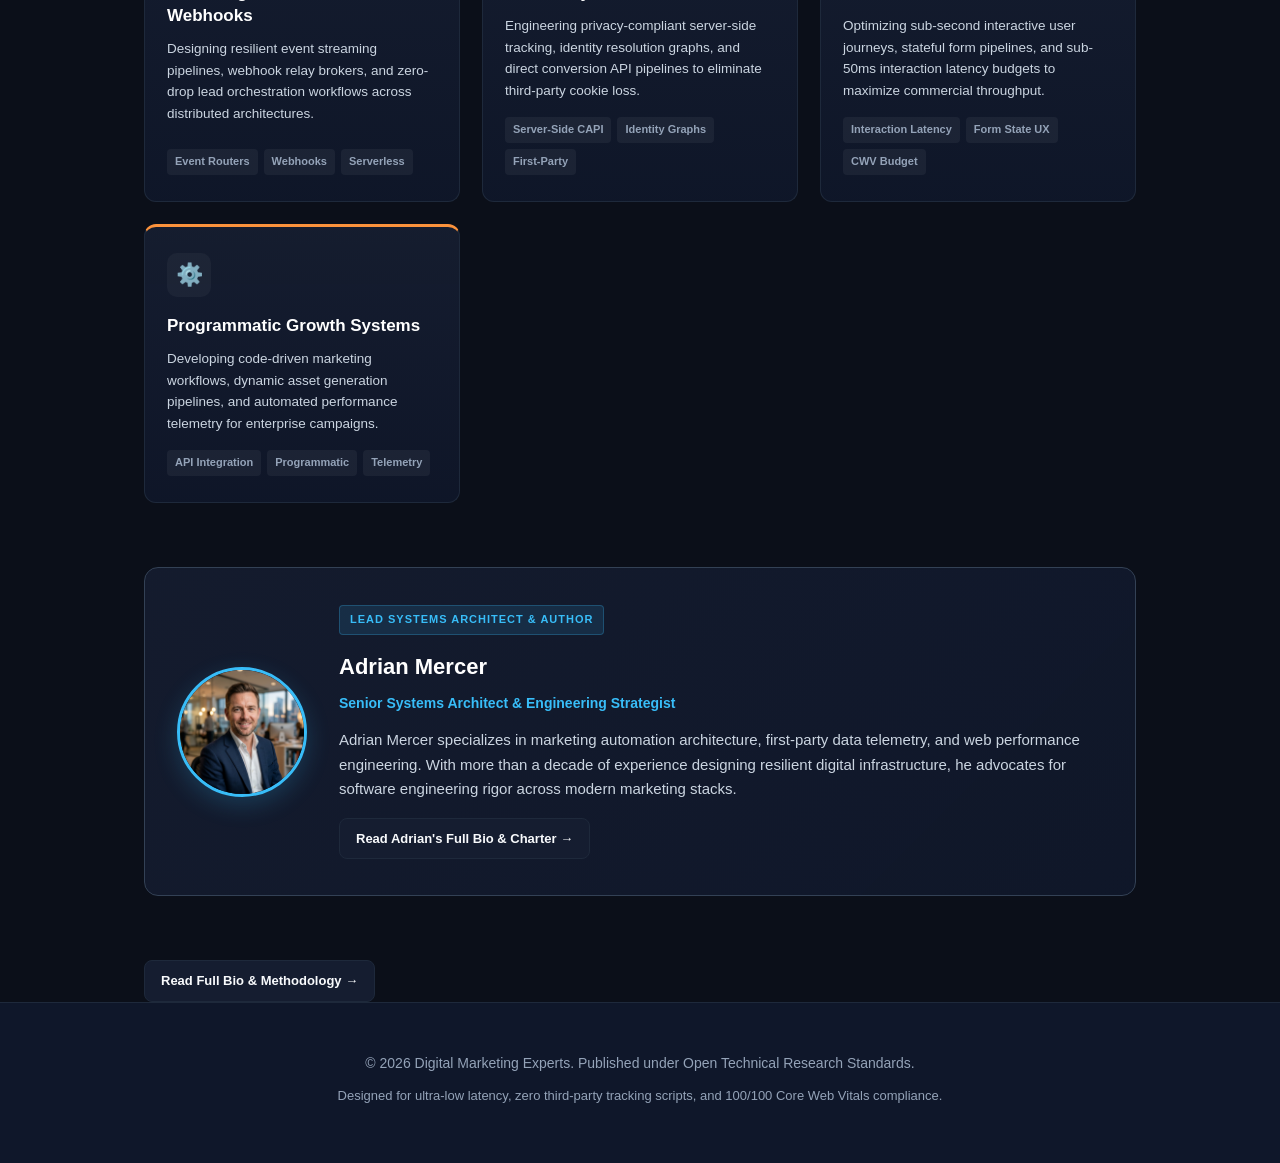
==== commit e6ac7a13: "Refactor Hub-B: Highlight Adrian Mercer publication, replace core research with personal expertise a" ====
--- a/index.html
+++ b/index.html
@@ -57,14 +57,17 @@
     <div class="container">
       <div class="hero-grid">
         <div>
-          <span class="badge badge-cyan">Independent Systems Research</span>
-          <h1 class="hero-title">Engineering Modern Digital Marketing Architecture</h1>
+          <div class="author-publication-badge">
+            <img src="assets/images/author_portrait.jpg" alt="Adrian Mercer">
+            <span>A Digital Publication by Adrian Mercer</span>
+          </div>
+          <h1 class="hero-title">Engineering Scalable Marketing Infrastructure & Conversion Systems</h1>
           <p class="hero-subtitle">
-            An independent research publication examining the intersection of web performance engineering, search crawler retrieval mechanics, and machine-readable knowledge graphs.
+            An independent practitioner desk led by Adrian Mercer. We investigate marketing automation pipelines, server-side data telemetry, conversion flow architecture, and high-throughput web systems.
           </p>
           <div style="display: flex; gap: 14px; flex-wrap: wrap;">
-            <a href="#featured-blogs" class="btn btn-primary">Explore Latest Research &rarr;</a>
-            <a href="about.html" class="btn btn-secondary">About Adrian Mercer</a>
+            <a href="#featured-blogs" class="btn btn-primary">Read Latest Specifications &rarr;</a>
+            <a href="about.html" class="btn btn-secondary">Adrian's Background & Charter</a>
           </div>
         </div>
         <div class="hero-image-wrapper">
@@ -81,8 +84,8 @@
     <section id="featured-blogs">
       <div class="section-header">
         <div>
-          <h2 class="section-title">Featured Field Research</h2>
-          <p class="section-subtitle">Deep technical analyses, architecture blueprints, and empirical performance benchmarks.</p>
+          <h2 class="section-title">Featured Field Specifications</h2>
+          <p class="section-subtitle">Deep engineering breakdowns, automation blueprints, and empirical performance benchmarks.</p>
         </div>
         <a href="blogs.html" style="font-size: 14px; font-weight: 700;">View All Blogs &rarr;</a>
       </div>
@@ -93,18 +96,18 @@
         <article class="blog-card">
           <div class="blog-card-media">
             <a href="blogs/technical-seo-core-web-vitals.html">
-              <img src="assets/images/technical_seo_featured.jpg" alt="Technical SEO Architecture and Core Web Vitals Engineering">
+              <img src="assets/images/technical_seo_featured.jpg" alt="Web Performance Architecture and Conversion Engineering">
             </a>
           </div>
           <div class="blog-card-content">
-            <span class="badge badge-emerald" style="width: fit-content;">Technical SEO</span>
+            <span class="badge badge-emerald" style="width: fit-content;">Systems Engineering</span>
             <h3 class="blog-card-title">
               <a href="blogs/technical-seo-core-web-vitals.html">
-                Technical SEO Architecture and Core Web Vitals Engineering (The Enterprise Guide to Sub-Second Rendering, Edge Caching, and DOM Minimization)
+                Web Performance Architecture & Conversion Engineering (The Systems Guide to Sub-Second UI Latency, Edge Delivery, and High-Throughput User Journeys)
               </a>
             </h3>
             <p class="blog-card-excerpt">
-              An architectural breakdown of main-thread execution limits, Interaction to Next Paint (INP) optimization, edge-routed pre-rendering, and unified JSON-LD knowledge graph construction.
+              An architectural breakdown of main-thread execution limits under 50ms, Interaction to Next Paint (INP) optimization, edge-routed pre-rendering, and resilient form event pipelines.
             </p>
             <div class="blog-card-meta">
               <img src="assets/images/author_portrait.jpg" alt="Adrian Mercer" class="author-mini-avatar">
@@ -121,25 +124,25 @@
         <article class="blog-card">
           <div class="blog-card-media" style="background: linear-gradient(135deg, #0f172a 0%, #1e1b4b 100%); display: flex; align-items: center; justify-content: center;">
             <div style="text-align: center; padding: 20px;">
-              <span style="font-size: 36px;">🤖</span>
-              <p style="color: #c084fc; font-size: 13px; font-weight: 700; margin-top: 8px;">RESEARCH BLUEPRINT</p>
+              <span style="font-size: 36px;">⚡</span>
+              <p style="color: #c084fc; font-size: 13px; font-weight: 700; margin-top: 8px;">SYSTEMS BLUEPRINT</p>
             </div>
           </div>
           <div class="blog-card-content">
-            <span class="badge badge-purple" style="width: fit-content;">AI Retrieval</span>
+            <span class="badge badge-purple" style="width: fit-content;">Automation & Telemetry</span>
             <h3 class="blog-card-title">
               <a href="blogs.html">
-                Generative Engine Optimization (GEO): Passage-Level Extraction and Vector Grounding Mechanics
+                Server-Side Telemetry & Event Pipelines: Eliminating Third-Party Data Drop in Modern Ad Attribution
               </a>
             </h3>
             <p class="blog-card-excerpt">
-              Examining how neural retrieval engines ingest modular factual passages, validate entity relationships in vector spaces, and cite primary sources.
+              Examining first-party event streaming, webhook relay architecture, and server-to-server dispatch models to restore conversion signal density.
             </p>
             <div class="blog-card-meta">
               <img src="assets/images/author_portrait.jpg" alt="Adrian Mercer" class="author-mini-avatar">
               <span>By Adrian Mercer</span>
               <span>&bull;</span>
-              <span>Research Blueprint</span>
+              <span>Systems Blueprint</span>
             </div>
           </div>
         </article>
@@ -147,38 +150,58 @@
       </div>
     </section>
 
-    <!-- Core Research Disciplines -->
+    <!-- Adrian Mercer's Core Focus Areas -->
     <section style="margin-bottom: 64px;">
       <div class="section-header">
         <div>
-          <h2 class="section-title">Core Research Disciplines</h2>
-          <p class="section-subtitle">Systemic pillars governing modern web performance and organic visibility.</p>
-        </div>
-      </div>
-
-      <div class="topics-grid">
-        <div class="topic-box">
-          <span class="topic-icon">⚡</span>
-          <h3 class="topic-name">Latency Budgets</h3>
-          <p class="topic-desc">Enforcing strict main-thread execution limits under 50ms per task to guarantee sub-150ms Interaction to Next Paint.</p>
-        </div>
-
-        <div class="topic-box">
-          <span class="topic-icon">🕸️</span>
-          <h3 class="topic-name">Entity Graph Schema</h3>
-          <p class="topic-desc">Connecting WebSite, Organization, and Article entities in unified JSON-LD graphs before client-side hydration.</p>
-        </div>
-
-        <div class="topic-box">
-          <span class="topic-icon">🚀</span>
-          <h3 class="topic-name">Edge Pre-Rendering</h3>
-          <p class="topic-desc">Streaming pre-rendered semantic HTML from global CDN worker edges to eliminate crawler hydration latency.</p>
-        </div>
-
-        <div class="topic-box">
-          <span class="topic-icon">📊</span>
-          <h3 class="topic-name">Crawl Telemetry</h3>
-          <p class="topic-desc">Conducting automated log-file analysis to monitor crawler bot allocation, host capacity, and sitemap efficiency.</p>
+          <h2 class="section-title">Adrian Mercer's Core Focus Areas</h2>
+          <p class="section-subtitle">Engineering-grade disciplines governing high-throughput marketing automation, attribution, and conversion systems.</p>
+        </div>
+      </div>
+
+      <div class="expertise-grid">
+        <div class="expertise-card">
+          <div class="expertise-icon-wrapper">🔄</div>
+          <h3 class="expertise-name">Marketing Automation & Webhooks</h3>
+          <p class="expertise-desc">Designing resilient event streaming pipelines, webhook relay brokers, and zero-drop lead orchestration workflows across distributed architectures.</p>
+          <div class="expertise-tags">
+            <span class="expertise-tag">Event Routers</span>
+            <span class="expertise-tag">Webhooks</span>
+            <span class="expertise-tag">Serverless</span>
+          </div>
+        </div>
+
+        <div class="expertise-card">
+          <div class="expertise-icon-wrapper">📊</div>
+          <h3 class="expertise-name">First-Party Data & Attribution</h3>
+          <p class="expertise-desc">Engineering privacy-compliant server-side tracking, identity resolution graphs, and direct conversion API pipelines to eliminate third-party cookie loss.</p>
+          <div class="expertise-tags">
+            <span class="expertise-tag">Server-Side CAPI</span>
+            <span class="expertise-tag">Identity Graphs</span>
+            <span class="expertise-tag">First-Party</span>
+          </div>
+        </div>
+
+        <div class="expertise-card">
+          <div class="expertise-icon-wrapper">⚡</div>
+          <h3 class="expertise-name">Conversion Flow Architecture</h3>
+          <p class="expertise-desc">Optimizing sub-second interactive user journeys, stateful form pipelines, and sub-50ms interaction latency budgets to maximize commercial throughput.</p>
+          <div class="expertise-tags">
+            <span class="expertise-tag">Interaction Latency</span>
+            <span class="expertise-tag">Form State UX</span>
+            <span class="expertise-tag">CWV Budget</span>
+          </div>
+        </div>
+
+        <div class="expertise-card">
+          <div class="expertise-icon-wrapper">⚙️</div>
+          <h3 class="expertise-name">Programmatic Growth Systems</h3>
+          <p class="expertise-desc">Developing code-driven marketing workflows, dynamic asset generation pipelines, and automated performance telemetry for enterprise campaigns.</p>
+          <div class="expertise-tags">
+            <span class="expertise-tag">API Integration</span>
+            <span class="expertise-tag">Programmatic</span>
+            <span class="expertise-tag">Telemetry</span>
+          </div>
         </div>
       </div>
     </section>
@@ -188,11 +211,16 @@
       <div class="author-spotlight">
         <img src="assets/images/author_portrait.jpg" alt="Adrian Mercer" class="author-spotlight-photo">
         <div class="author-spotlight-info">
-          <span class="badge badge-cyan">Lead Researcher & Author</span>
+          <span class="badge badge-cyan">Lead Systems Architect & Author</span>
           <h3>Adrian Mercer</h3>
-          <div class="author-role">Senior Systems Architect & Digital Strategist</div>
+          <div class="author-role">Senior Systems Architect & Engineering Strategist</div>
           <p class="author-bio">
-            Adrian Mercer specializes in high-throughput web systems, search crawler retrieval mechanics, and structured knowledge engineering. With over a decade of technical leadership across enterprise platforms, he advocates for software engineering rigor in marketing infrastructure.
+            Adrian Mercer specializes in marketing automation architecture, first-party data telemetry, and web performance engineering. With more than a decade of experience designing resilient digital infrastructure, he advocates for software engineering rigor across modern marketing stacks.
+          </p>
+          <a href="about.html" class="btn btn-secondary" style="font-size: 13px; padding: 8px 16px;">Read Adrian's Full Bio & Charter &rarr;</a>
+        </div>
+      </div>
+    </section>
           </p>
           <a href="about.html" class="btn btn-secondary" style="font-size: 13px; padding: 8px 16px;">Read Full Bio & Methodology &rarr;</a>
         </div>
--- a/assets/css/style.css
+++ b/assets/css/style.css
@@ -333,7 +333,118 @@
   border: 1px solid var(--accent-cyan);
 }
 
-/* Topic Categories Grid */
+/* Author Publication Badge */
+.author-publication-badge {
+  display: inline-flex;
+  align-items: center;
+  gap: 10px;
+  background: rgba(15, 23, 42, 0.85);
+  border: 1px solid rgba(56, 189, 248, 0.3);
+  border-radius: 9999px;
+  padding: 6px 16px 6px 6px;
+  margin-bottom: 22px;
+  box-shadow: 0 4px 16px rgba(0, 0, 0, 0.25);
+  backdrop-filter: blur(8px);
+}
+
+.author-publication-badge img {
+  width: 26px;
+  height: 26px;
+  border-radius: 50%;
+  object-fit: cover;
+  border: 1.5px solid var(--accent-cyan);
+}
+
+.author-publication-badge span {
+  font-size: 13px;
+  font-weight: 700;
+  color: var(--accent-cyan);
+  letter-spacing: 0.3px;
+}
+
+/* Adrian Mercer's Expertise Cards Grid */
+.expertise-grid {
+  display: grid;
+  grid-template-columns: repeat(auto-fit, minmax(240px, 1fr));
+  gap: 22px;
+  margin-bottom: 64px;
+}
+
+.expertise-card {
+  background: linear-gradient(180deg, rgba(21, 29, 48, 0.95) 0%, rgba(15, 23, 42, 0.9) 100%);
+  border: 1px solid var(--border-color);
+  border-top: 3px solid var(--accent-cyan);
+  border-radius: 12px;
+  padding: 26px 22px;
+  transition: all 0.25s ease;
+  position: relative;
+  display: flex;
+  flex-direction: column;
+}
+
+.expertise-card:nth-child(2) {
+  border-top-color: var(--accent-emerald);
+}
+
+.expertise-card:nth-child(3) {
+  border-top-color: var(--accent-purple);
+}
+
+.expertise-card:nth-child(4) {
+  border-top-color: var(--accent-orange);
+}
+
+.expertise-card:hover {
+  border-color: var(--border-highlight);
+  transform: translateY(-4px);
+  box-shadow: 0 12px 30px rgba(0, 0, 0, 0.4);
+}
+
+.expertise-icon-wrapper {
+  width: 44px;
+  height: 44px;
+  border-radius: 10px;
+  background: rgba(255, 255, 255, 0.04);
+  display: flex;
+  align-items: center;
+  justify-content: center;
+  font-size: 22px;
+  margin-bottom: 18px;
+}
+
+.expertise-name {
+  font-size: 17px;
+  font-weight: 700;
+  color: #ffffff;
+  margin-bottom: 10px;
+  line-height: 1.35;
+}
+
+.expertise-desc {
+  font-size: 13.5px;
+  color: var(--text-secondary);
+  line-height: 1.6;
+  margin-bottom: 16px;
+  flex-grow: 1;
+}
+
+.expertise-tags {
+  display: flex;
+  flex-wrap: wrap;
+  gap: 6px;
+  margin-top: auto;
+}
+
+.expertise-tag {
+  font-size: 11px;
+  font-weight: 600;
+  color: var(--text-muted);
+  background: rgba(255, 255, 255, 0.05);
+  padding: 3px 8px;
+  border-radius: 4px;
+}
+
+/* Topic Categories Grid (Legacy Support) */
 .topics-grid {
   display: grid;
   grid-template-columns: repeat(auto-fit, minmax(230px, 1fr));
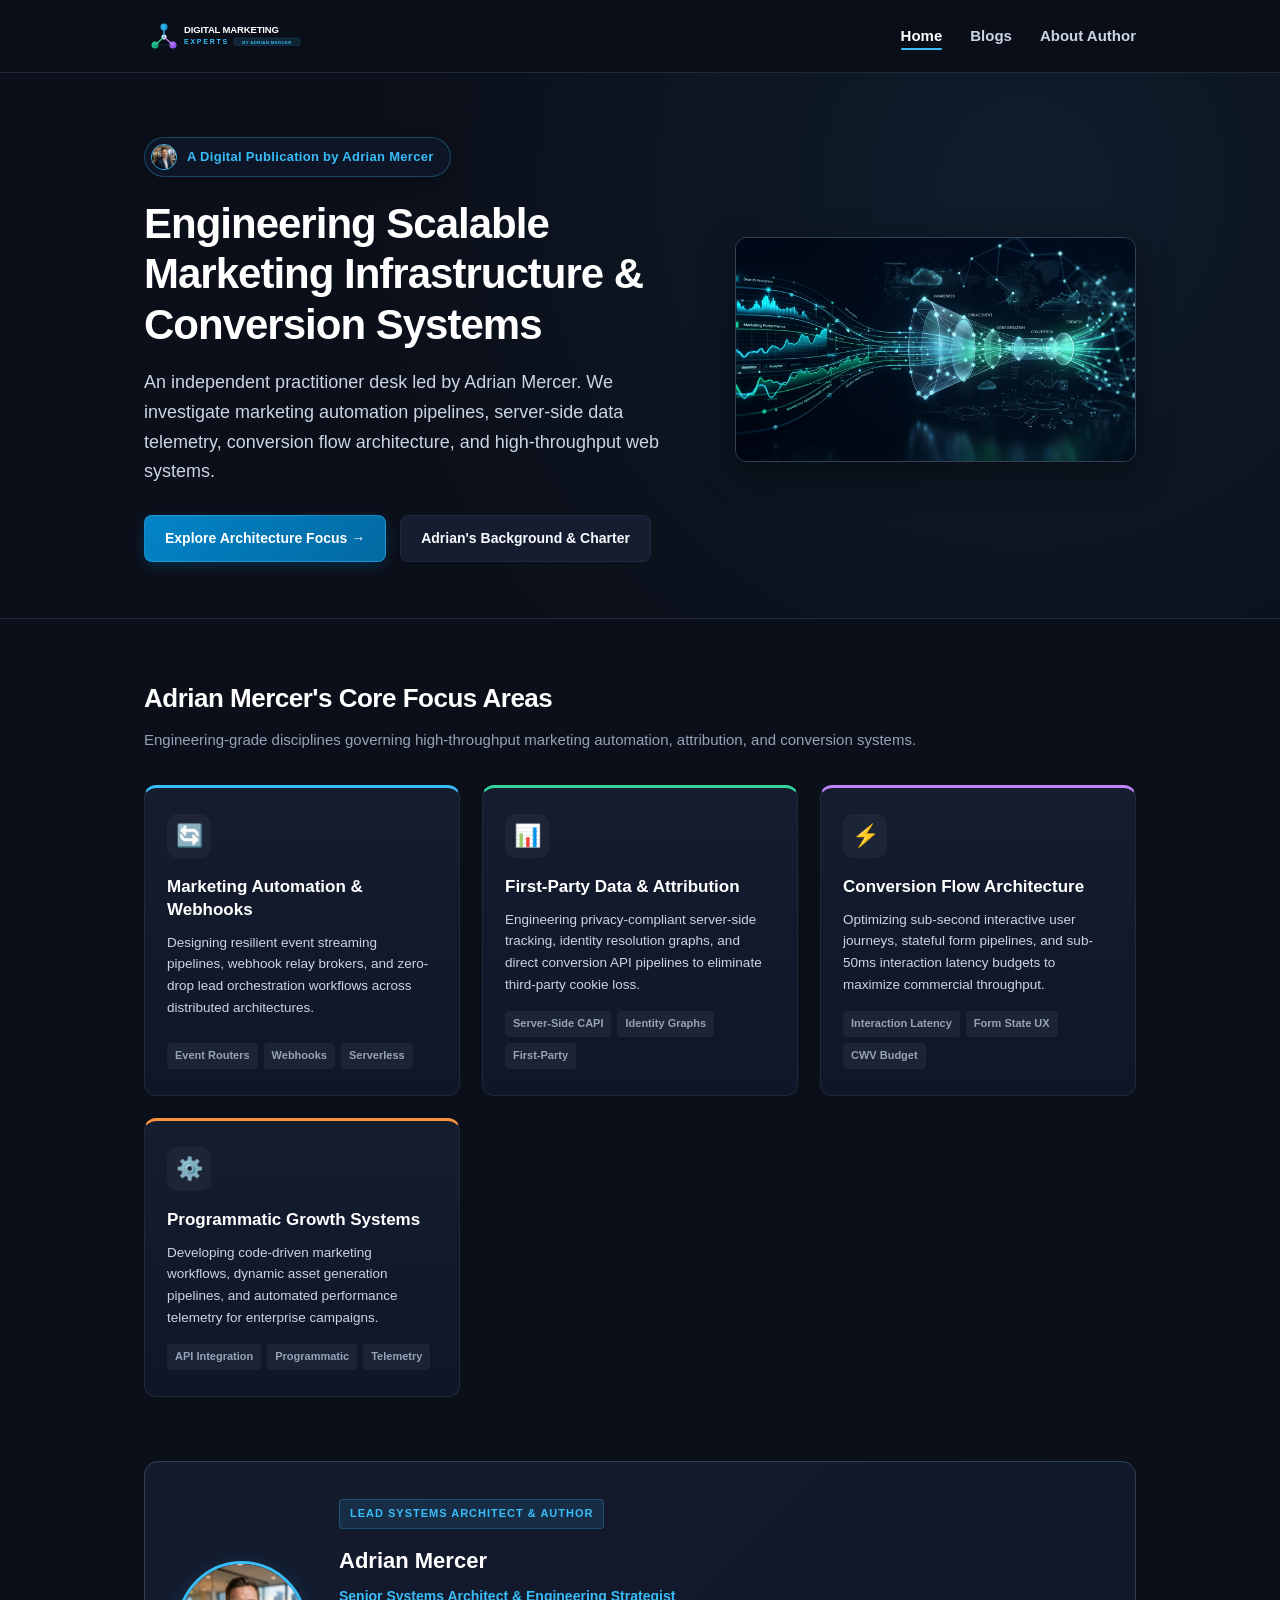
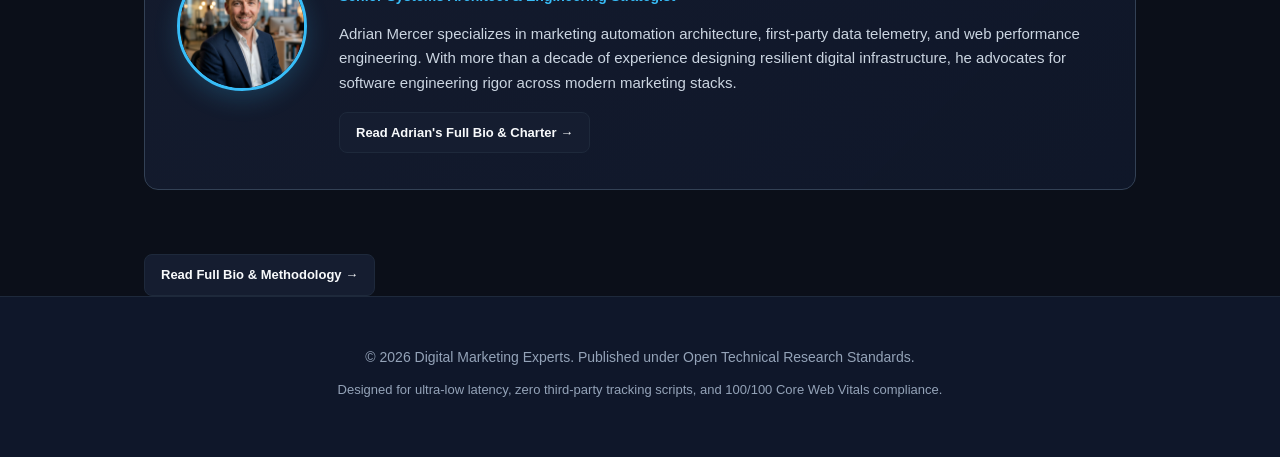
==== commit 4734ee40: "Remove blog cards from index and blogs pages per Boss directive" ====
--- a/index.html
+++ b/index.html
@@ -66,7 +66,7 @@
             An independent practitioner desk led by Adrian Mercer. We investigate marketing automation pipelines, server-side data telemetry, conversion flow architecture, and high-throughput web systems.
           </p>
           <div style="display: flex; gap: 14px; flex-wrap: wrap;">
-            <a href="#featured-blogs" class="btn btn-primary">Read Latest Specifications &rarr;</a>
+            <a href="#core-focus" class="btn btn-primary">Explore Architecture Focus &rarr;</a>
             <a href="about.html" class="btn btn-secondary">Adrian's Background & Charter</a>
           </div>
         </div>
@@ -80,78 +80,8 @@
   <!-- Main Content -->
   <main class="container" style="padding-top: 56px;">
     
-    <!-- Featured Blogs Section -->
-    <section id="featured-blogs">
-      <div class="section-header">
-        <div>
-          <h2 class="section-title">Featured Field Specifications</h2>
-          <p class="section-subtitle">Deep engineering breakdowns, automation blueprints, and empirical performance benchmarks.</p>
-        </div>
-        <a href="blogs.html" style="font-size: 14px; font-weight: 700;">View All Blogs &rarr;</a>
-      </div>
-
-      <div class="blog-grid">
-        
-        <!-- Featured Article 1 -->
-        <article class="blog-card">
-          <div class="blog-card-media">
-            <a href="blogs/technical-seo-core-web-vitals.html">
-              <img src="assets/images/technical_seo_featured.jpg" alt="Web Performance Architecture and Conversion Engineering">
-            </a>
-          </div>
-          <div class="blog-card-content">
-            <span class="badge badge-emerald" style="width: fit-content;">Systems Engineering</span>
-            <h3 class="blog-card-title">
-              <a href="blogs/technical-seo-core-web-vitals.html">
-                Web Performance Architecture & Conversion Engineering (The Systems Guide to Sub-Second UI Latency, Edge Delivery, and High-Throughput User Journeys)
-              </a>
-            </h3>
-            <p class="blog-card-excerpt">
-              An architectural breakdown of main-thread execution limits under 50ms, Interaction to Next Paint (INP) optimization, edge-routed pre-rendering, and resilient form event pipelines.
-            </p>
-            <div class="blog-card-meta">
-              <img src="assets/images/author_portrait.jpg" alt="Adrian Mercer" class="author-mini-avatar">
-              <span>By Adrian Mercer</span>
-              <span>&bull;</span>
-              <span>1,650 Words</span>
-              <span>&bull;</span>
-              <span>8 Min Read</span>
-            </div>
-          </div>
-        </article>
-
-        <!-- Working Blueprint 2 -->
-        <article class="blog-card">
-          <div class="blog-card-media" style="background: linear-gradient(135deg, #0f172a 0%, #1e1b4b 100%); display: flex; align-items: center; justify-content: center;">
-            <div style="text-align: center; padding: 20px;">
-              <span style="font-size: 36px;">⚡</span>
-              <p style="color: #c084fc; font-size: 13px; font-weight: 700; margin-top: 8px;">SYSTEMS BLUEPRINT</p>
-            </div>
-          </div>
-          <div class="blog-card-content">
-            <span class="badge badge-purple" style="width: fit-content;">Automation & Telemetry</span>
-            <h3 class="blog-card-title">
-              <a href="blogs.html">
-                Server-Side Telemetry & Event Pipelines: Eliminating Third-Party Data Drop in Modern Ad Attribution
-              </a>
-            </h3>
-            <p class="blog-card-excerpt">
-              Examining first-party event streaming, webhook relay architecture, and server-to-server dispatch models to restore conversion signal density.
-            </p>
-            <div class="blog-card-meta">
-              <img src="assets/images/author_portrait.jpg" alt="Adrian Mercer" class="author-mini-avatar">
-              <span>By Adrian Mercer</span>
-              <span>&bull;</span>
-              <span>Systems Blueprint</span>
-            </div>
-          </div>
-        </article>
-
-      </div>
-    </section>
-
     <!-- Adrian Mercer's Core Focus Areas -->
-    <section style="margin-bottom: 64px;">
+    <section id="core-focus" style="margin-bottom: 64px;">
       <div class="section-header">
         <div>
           <h2 class="section-title">Adrian Mercer's Core Focus Areas</h2>
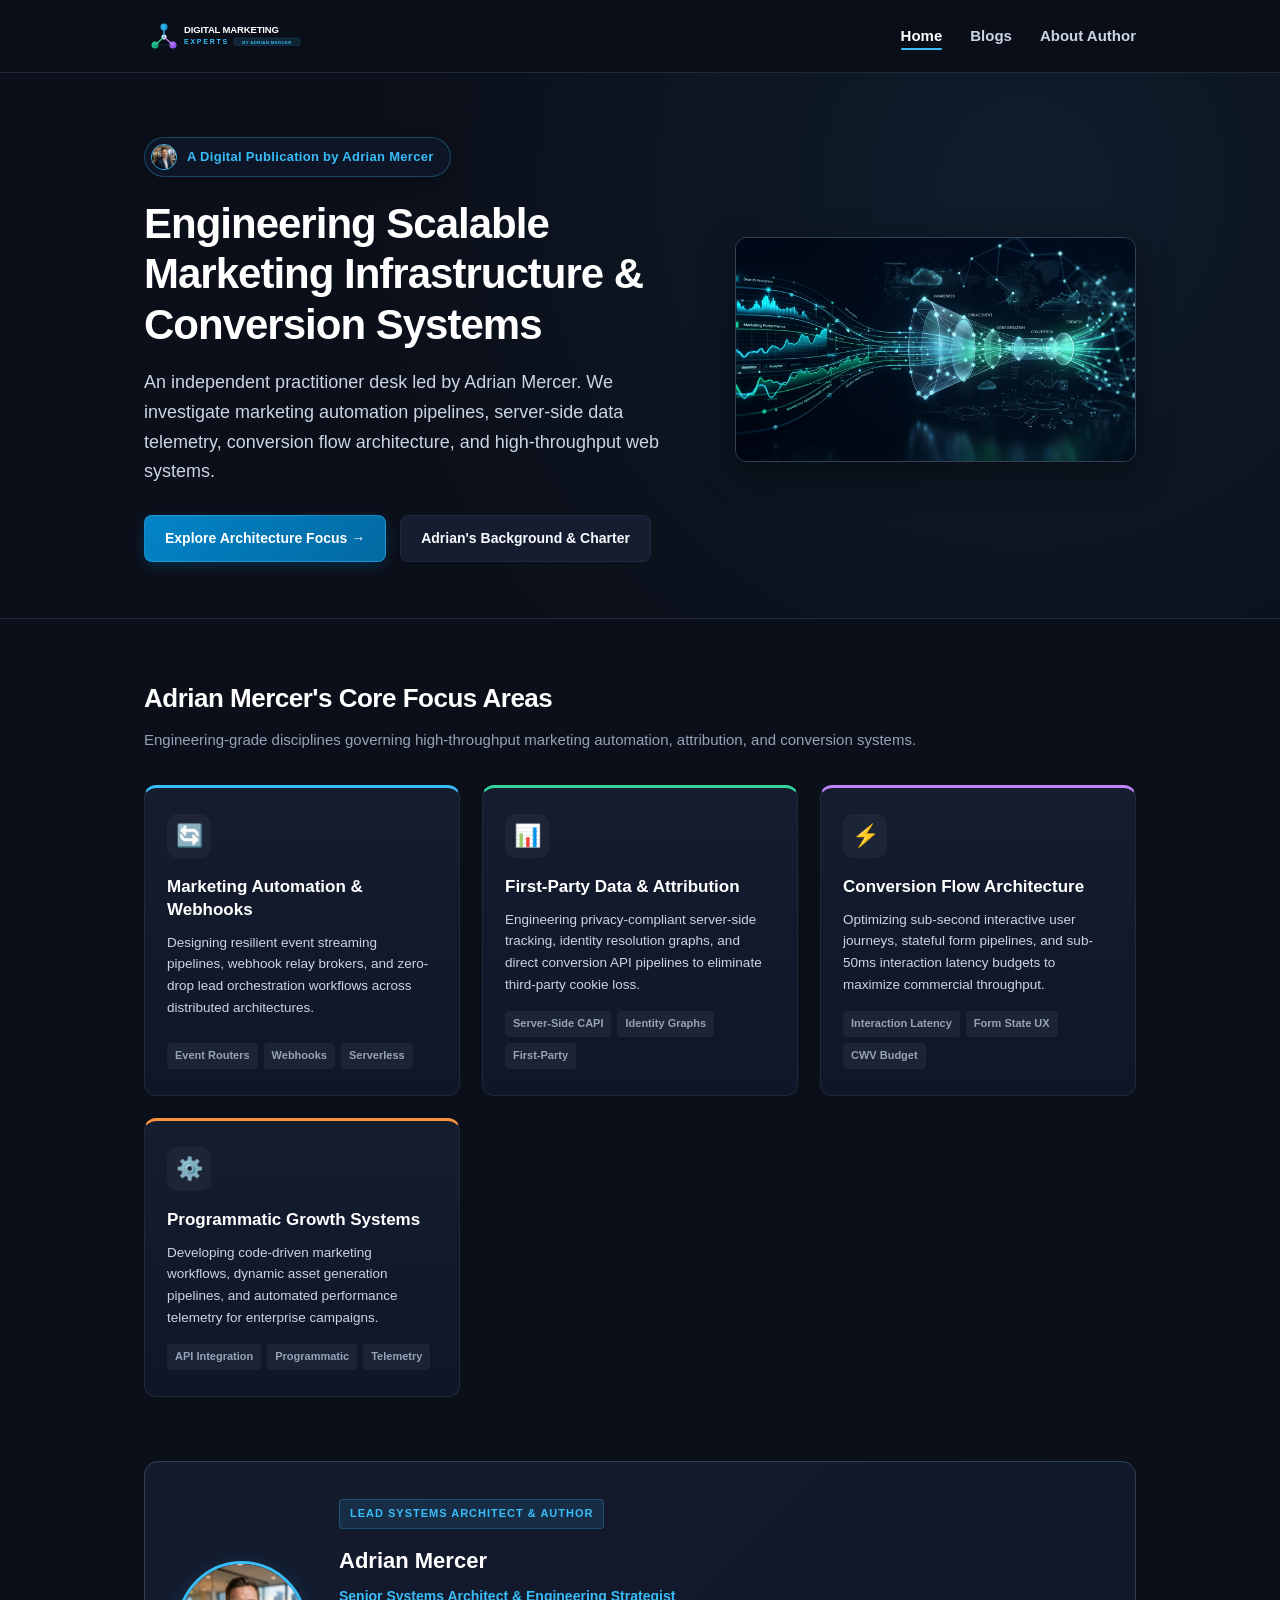
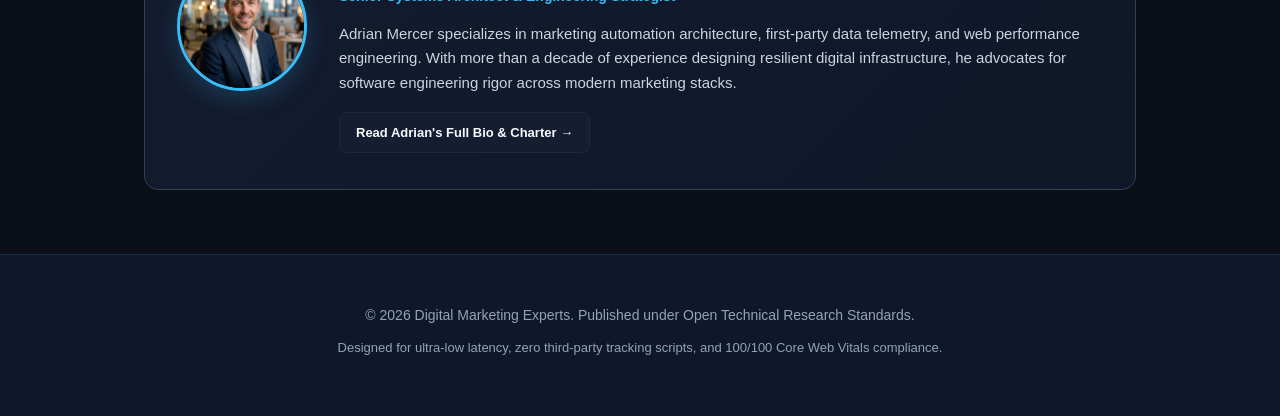
==== commit bc3d6a5b: "Convert navigation, buttons, and sitemap to extensionless clean URLs (/about, /blogs, /)" ====
--- a/index.html
+++ b/index.html
@@ -30,7 +30,7 @@
         "jobTitle": "Lead Systems Architect & Digital Strategist",
         "image": "https://digital-marketing-experts.github.io/assets/images/author_portrait.jpg",
         "description": "Specialist in web performance engineering, crawler retrieval mechanics, and structured knowledge graphs.",
-        "url": "https://digital-marketing-experts.github.io/about.html"
+        "url": "https://digital-marketing-experts.github.io/about"
       }
     ]
   }
@@ -41,13 +41,13 @@
   <!-- Navigation -->
   <header>
     <div class="container nav-wrapper">
-      <a href="index.html" class="brand-logo-link">
+      <a href="/" class="brand-logo-link">
         <img src="assets/images/logo.svg" alt="Digital Marketing Experts" class="brand-logo-img">
       </a>
       <ul class="nav-links">
-        <li><a href="index.html" class="active">Home</a></li>
-        <li><a href="blogs.html">Blogs</a></li>
-        <li><a href="about.html">About Author</a></li>
+        <li><a href="/" class="active">Home</a></li>
+        <li><a href="blogs">Blogs</a></li>
+        <li><a href="about">About Author</a></li>
       </ul>
     </div>
   </header>
@@ -67,7 +67,7 @@
           </p>
           <div style="display: flex; gap: 14px; flex-wrap: wrap;">
             <a href="#core-focus" class="btn btn-primary">Explore Architecture Focus &rarr;</a>
-            <a href="about.html" class="btn btn-secondary">Adrian's Background & Charter</a>
+            <a href="about" class="btn btn-secondary">Adrian's Background & Charter</a>
           </div>
         </div>
         <div class="hero-image-wrapper">
@@ -147,12 +147,7 @@
           <p class="author-bio">
             Adrian Mercer specializes in marketing automation architecture, first-party data telemetry, and web performance engineering. With more than a decade of experience designing resilient digital infrastructure, he advocates for software engineering rigor across modern marketing stacks.
           </p>
-          <a href="about.html" class="btn btn-secondary" style="font-size: 13px; padding: 8px 16px;">Read Adrian's Full Bio & Charter &rarr;</a>
-        </div>
-      </div>
-    </section>
-          </p>
-          <a href="about.html" class="btn btn-secondary" style="font-size: 13px; padding: 8px 16px;">Read Full Bio & Methodology &rarr;</a>
+          <a href="about" class="btn btn-secondary" style="font-size: 13px; padding: 8px 16px;">Read Adrian's Full Bio & Charter &rarr;</a>
         </div>
       </div>
     </section>
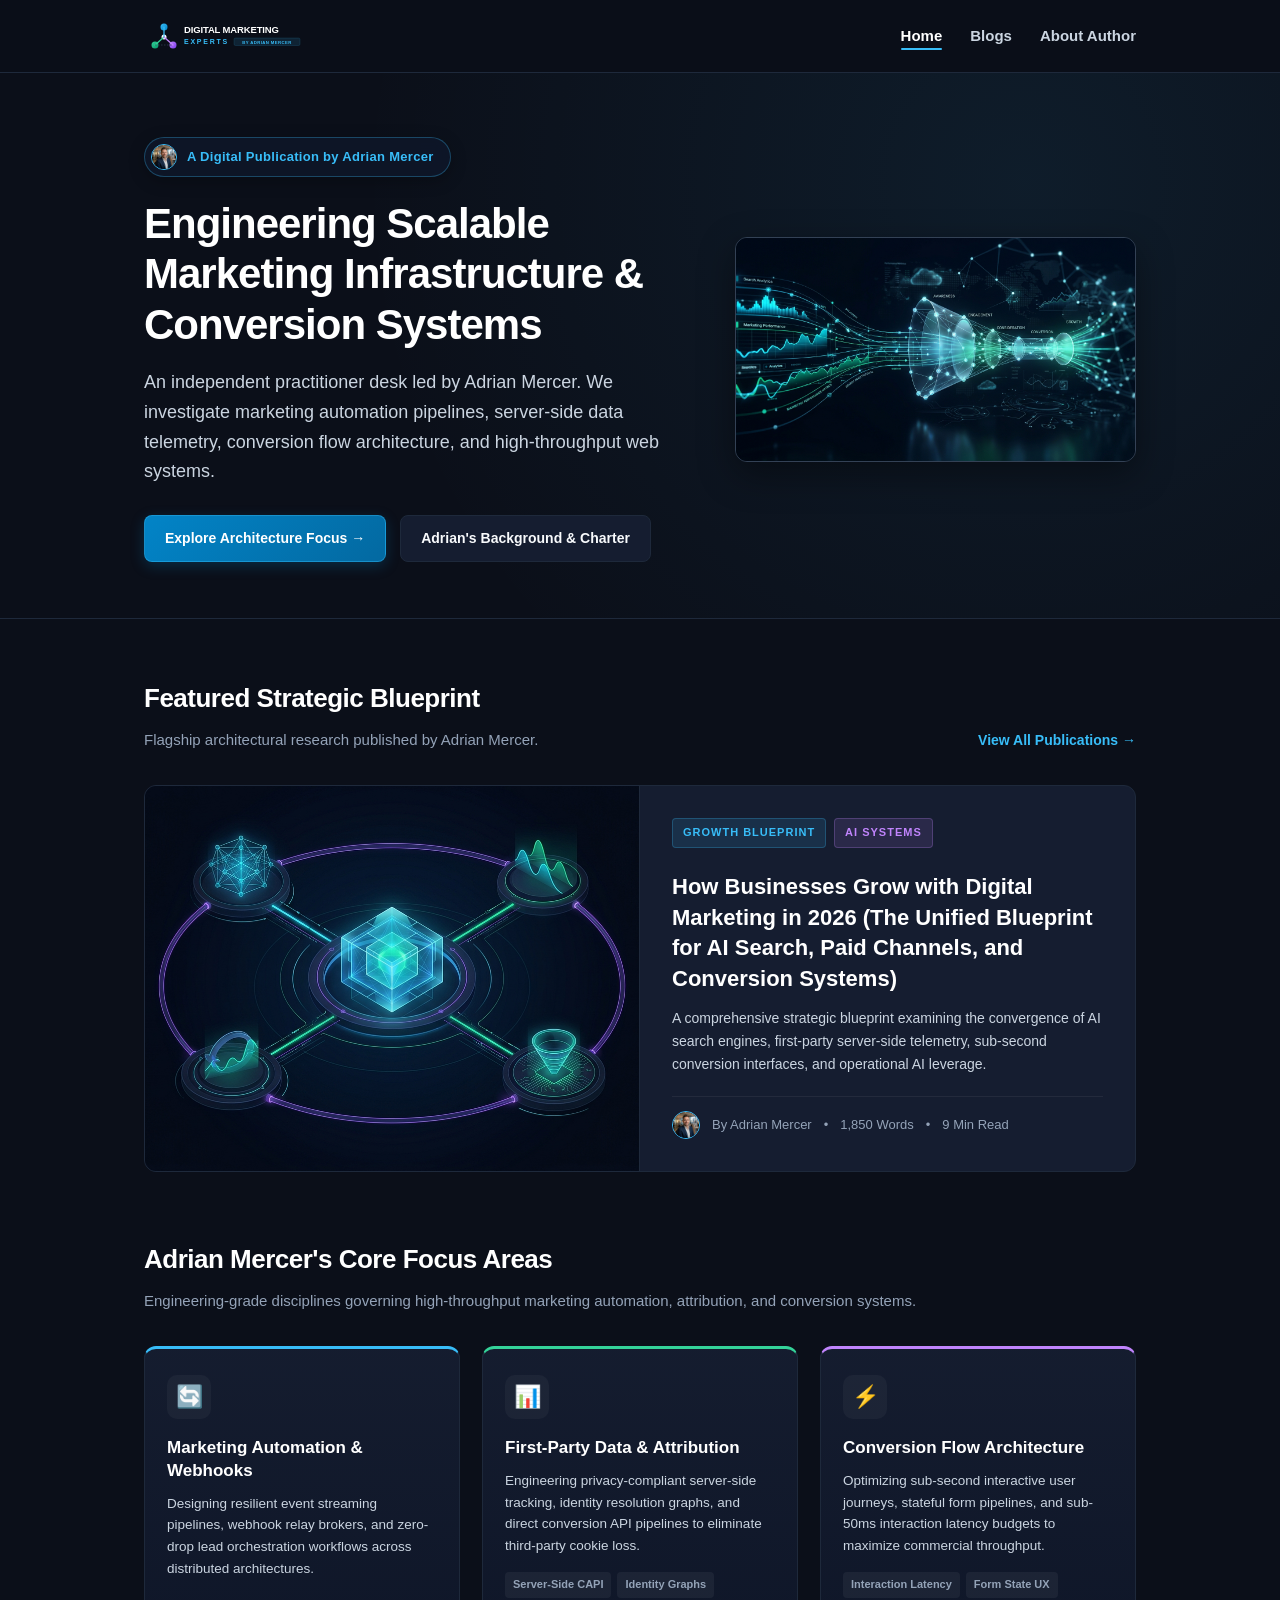
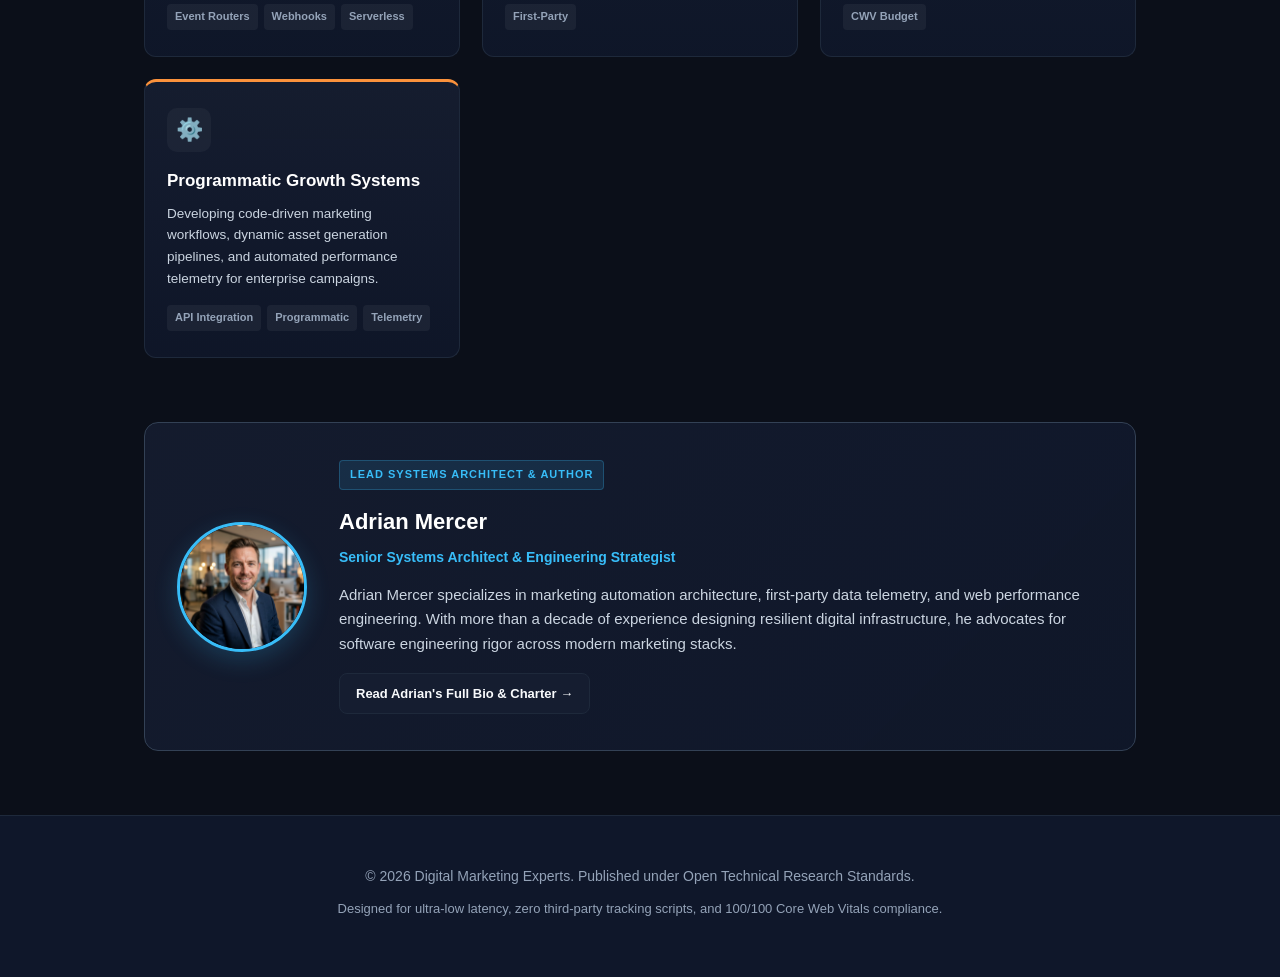
==== commit 23402111: "Publish flagship article: How Businesses Grow with Digital Marketing in 2026 by Adrian Mercer" ====
--- a/index.html
+++ b/index.html
@@ -29,8 +29,16 @@
         "name": "Adrian Mercer",
         "jobTitle": "Lead Systems Architect & Digital Strategist",
         "image": "https://digital-marketing-experts.github.io/assets/images/author_portrait.jpg",
-        "description": "Specialist in web performance engineering, crawler retrieval mechanics, and structured knowledge graphs.",
-        "url": "https://digital-marketing-experts.github.io/about"
+        "description": "Specialist in marketing automation architecture, server-side data telemetry, and conversion flow engineering.",
+        "url": "https://digital-marketing-experts.github.io/about",
+        "sameAs": [
+          "https://about.me/adrian.mercer",
+          "https://github.com/digital-marketing-experts"
+        ],
+        "homeLocation": {
+          "@type": "Place",
+          "name": "Canberra, Australia"
+        }
       }
     ]
   }
@@ -80,6 +88,49 @@
   <!-- Main Content -->
   <main class="container" style="padding-top: 56px;">
     
+    <!-- Featured Strategic Blueprint -->
+    <section style="margin-bottom: 64px;">
+      <div class="section-header">
+        <div>
+          <h2 class="section-title">Featured Strategic Blueprint</h2>
+          <p class="section-subtitle">Flagship architectural research published by Adrian Mercer.</p>
+        </div>
+        <a href="blogs" style="font-size: 14px; font-weight: 700;">View All Publications &rarr;</a>
+      </div>
+
+      <div class="blog-grid" style="grid-template-columns: 1fr; margin-bottom: 0;">
+        <article class="blog-card" style="display: grid; grid-template-columns: repeat(auto-fit, minmax(320px, 1fr));">
+          <div class="blog-card-media" style="height: auto; min-height: 240px; border-bottom: none; border-right: 1px solid var(--border-color);">
+            <a href="blogs/how-businesses-grow-with-digital-marketing-2026">
+              <img src="assets/images/business_growth_2026_featured.jpg" alt="How Businesses Grow with Digital Marketing in 2026" style="height: 100%; width: 100%; object-fit: cover;">
+            </a>
+          </div>
+          <div class="blog-card-content" style="padding: 32px;">
+            <div style="display: flex; gap: 8px; margin-bottom: 12px; flex-wrap: wrap;">
+              <span class="badge badge-cyan" style="width: fit-content;">Growth Blueprint</span>
+              <span class="badge badge-purple" style="width: fit-content;">AI Systems</span>
+            </div>
+            <h3 class="blog-card-title" style="font-size: 22px;">
+              <a href="blogs/how-businesses-grow-with-digital-marketing-2026">
+                How Businesses Grow with Digital Marketing in 2026 (The Unified Blueprint for AI Search, Paid Channels, and Conversion Systems)
+              </a>
+            </h3>
+            <p class="blog-card-excerpt">
+              A comprehensive strategic blueprint examining the convergence of AI search engines, first-party server-side telemetry, sub-second conversion interfaces, and operational AI leverage.
+            </p>
+            <div class="blog-card-meta">
+              <img src="assets/images/author_portrait.jpg" alt="Adrian Mercer" class="author-mini-avatar">
+              <span>By Adrian Mercer</span>
+              <span>&bull;</span>
+              <span>1,850 Words</span>
+              <span>&bull;</span>
+              <span>9 Min Read</span>
+            </div>
+          </div>
+        </article>
+      </div>
+    </section>
+
     <!-- Adrian Mercer's Core Focus Areas -->
     <section id="core-focus" style="margin-bottom: 64px;">
       <div class="section-header">
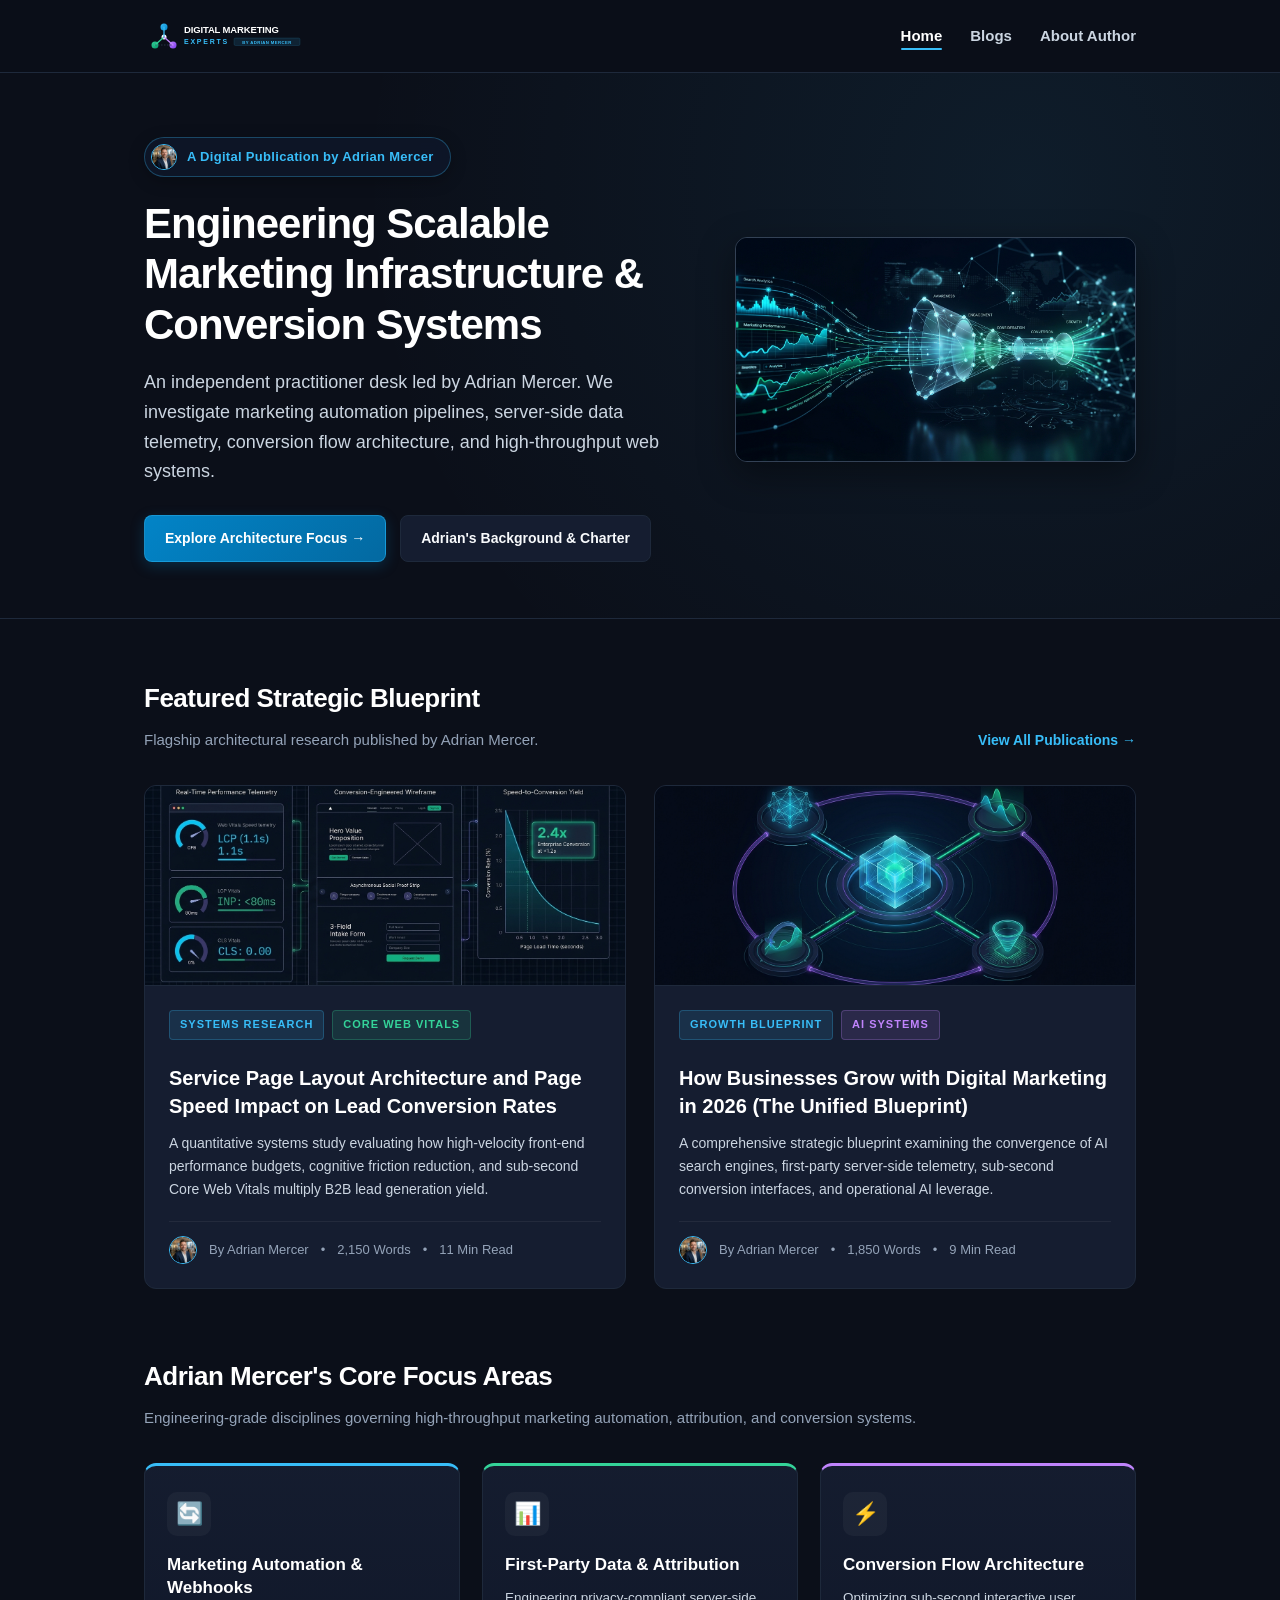
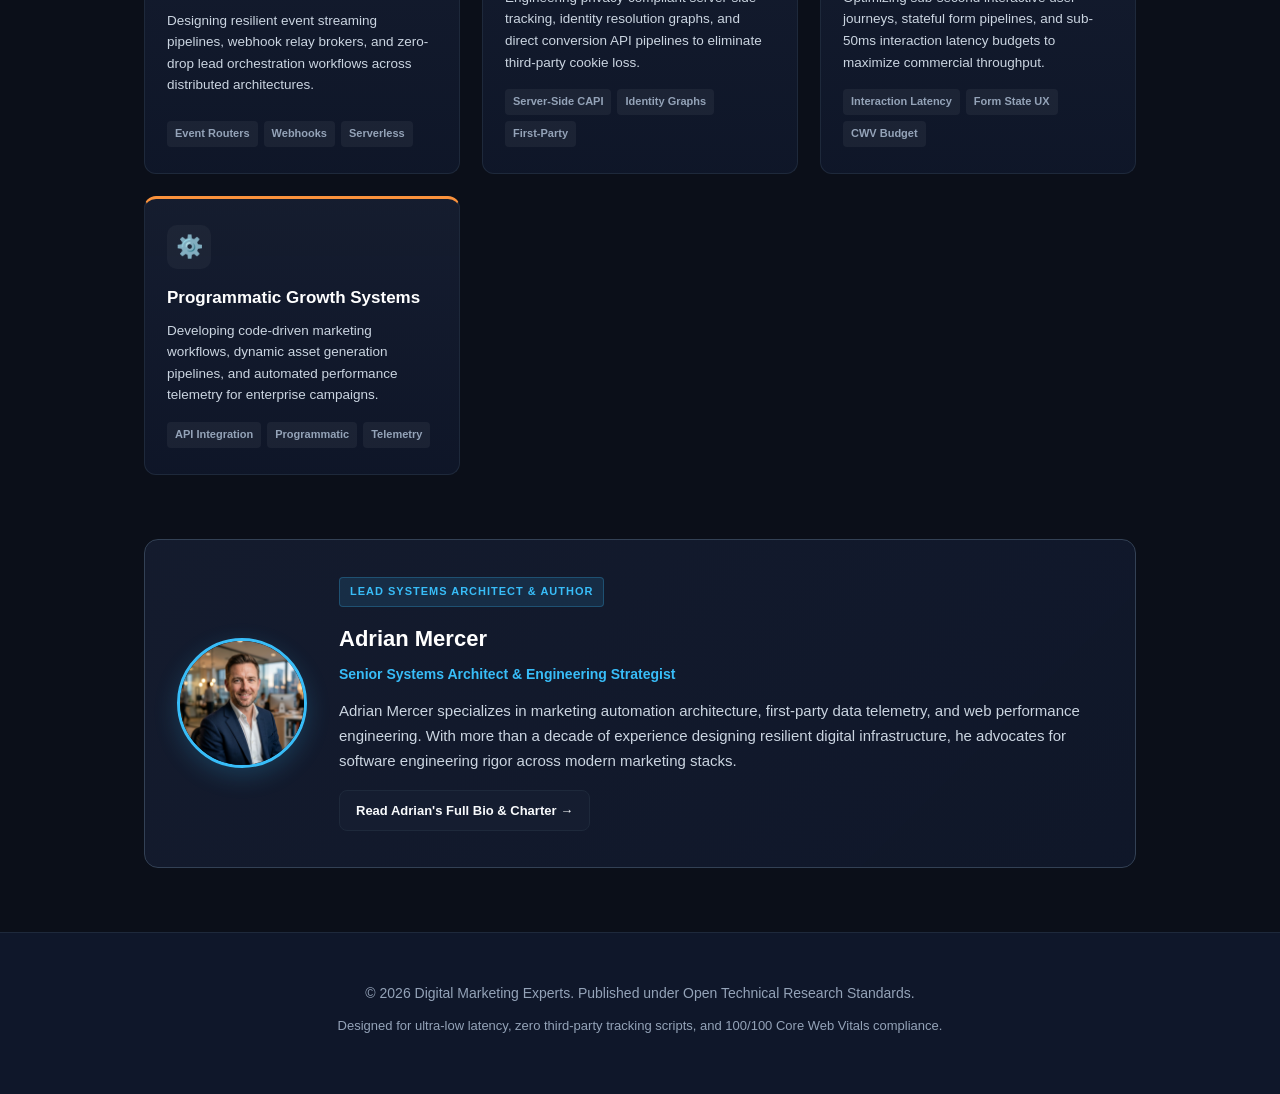
==== commit 53ebfa32: "Publish empirical systems research: Service Page Layout Architecture and Page Speed Impact on Lead C" ====
--- a/index.html
+++ b/index.html
@@ -98,21 +98,53 @@
         <a href="blogs" style="font-size: 14px; font-weight: 700;">View All Publications &rarr;</a>
       </div>
 
-      <div class="blog-grid" style="grid-template-columns: 1fr; margin-bottom: 0;">
-        <article class="blog-card" style="display: grid; grid-template-columns: repeat(auto-fit, minmax(320px, 1fr));">
-          <div class="blog-card-media" style="height: auto; min-height: 240px; border-bottom: none; border-right: 1px solid var(--border-color);">
+      <div class="blog-grid" style="margin-bottom: 0;">
+        <!-- Latest Research Article -->
+        <article class="blog-card">
+          <div class="blog-card-media" style="height: 200px;">
+            <a href="blogs/service-page-layout-architecture-page-speed-conversion-study">
+              <img src="assets/images/service_page_speed_conversion_architecture.jpg" alt="Service Page Speed and Conversion Architecture Blueprint" style="height: 100%; width: 100%; object-fit: cover;">
+            </a>
+          </div>
+          <div class="blog-card-content" style="padding: 24px;">
+            <div style="display: flex; gap: 8px; margin-bottom: 12px; flex-wrap: wrap;">
+              <span class="badge badge-cyan" style="width: fit-content;">Systems Research</span>
+              <span class="badge badge-emerald" style="width: fit-content;">Core Web Vitals</span>
+            </div>
+            <h3 class="blog-card-title" style="font-size: 20px;">
+              <a href="blogs/service-page-layout-architecture-page-speed-conversion-study">
+                Service Page Layout Architecture and Page Speed Impact on Lead Conversion Rates
+              </a>
+            </h3>
+            <p class="blog-card-excerpt">
+              A quantitative systems study evaluating how high-velocity front-end performance budgets, cognitive friction reduction, and sub-second Core Web Vitals multiply B2B lead generation yield.
+            </p>
+            <div class="blog-card-meta">
+              <img src="assets/images/author_portrait.jpg" alt="Adrian Mercer" class="author-mini-avatar">
+              <span>By Adrian Mercer</span>
+              <span>&bull;</span>
+              <span>2,150 Words</span>
+              <span>&bull;</span>
+              <span>11 Min Read</span>
+            </div>
+          </div>
+        </article>
+
+        <!-- Foundational Blueprint -->
+        <article class="blog-card">
+          <div class="blog-card-media" style="height: 200px;">
             <a href="blogs/how-businesses-grow-with-digital-marketing-2026">
               <img src="assets/images/business_growth_2026_featured.jpg" alt="How Businesses Grow with Digital Marketing in 2026" style="height: 100%; width: 100%; object-fit: cover;">
             </a>
           </div>
-          <div class="blog-card-content" style="padding: 32px;">
+          <div class="blog-card-content" style="padding: 24px;">
             <div style="display: flex; gap: 8px; margin-bottom: 12px; flex-wrap: wrap;">
               <span class="badge badge-cyan" style="width: fit-content;">Growth Blueprint</span>
               <span class="badge badge-purple" style="width: fit-content;">AI Systems</span>
             </div>
-            <h3 class="blog-card-title" style="font-size: 22px;">
+            <h3 class="blog-card-title" style="font-size: 20px;">
               <a href="blogs/how-businesses-grow-with-digital-marketing-2026">
-                How Businesses Grow with Digital Marketing in 2026 (The Unified Blueprint for AI Search, Paid Channels, and Conversion Systems)
+                How Businesses Grow with Digital Marketing in 2026 (The Unified Blueprint)
               </a>
             </h3>
             <p class="blog-card-excerpt">
